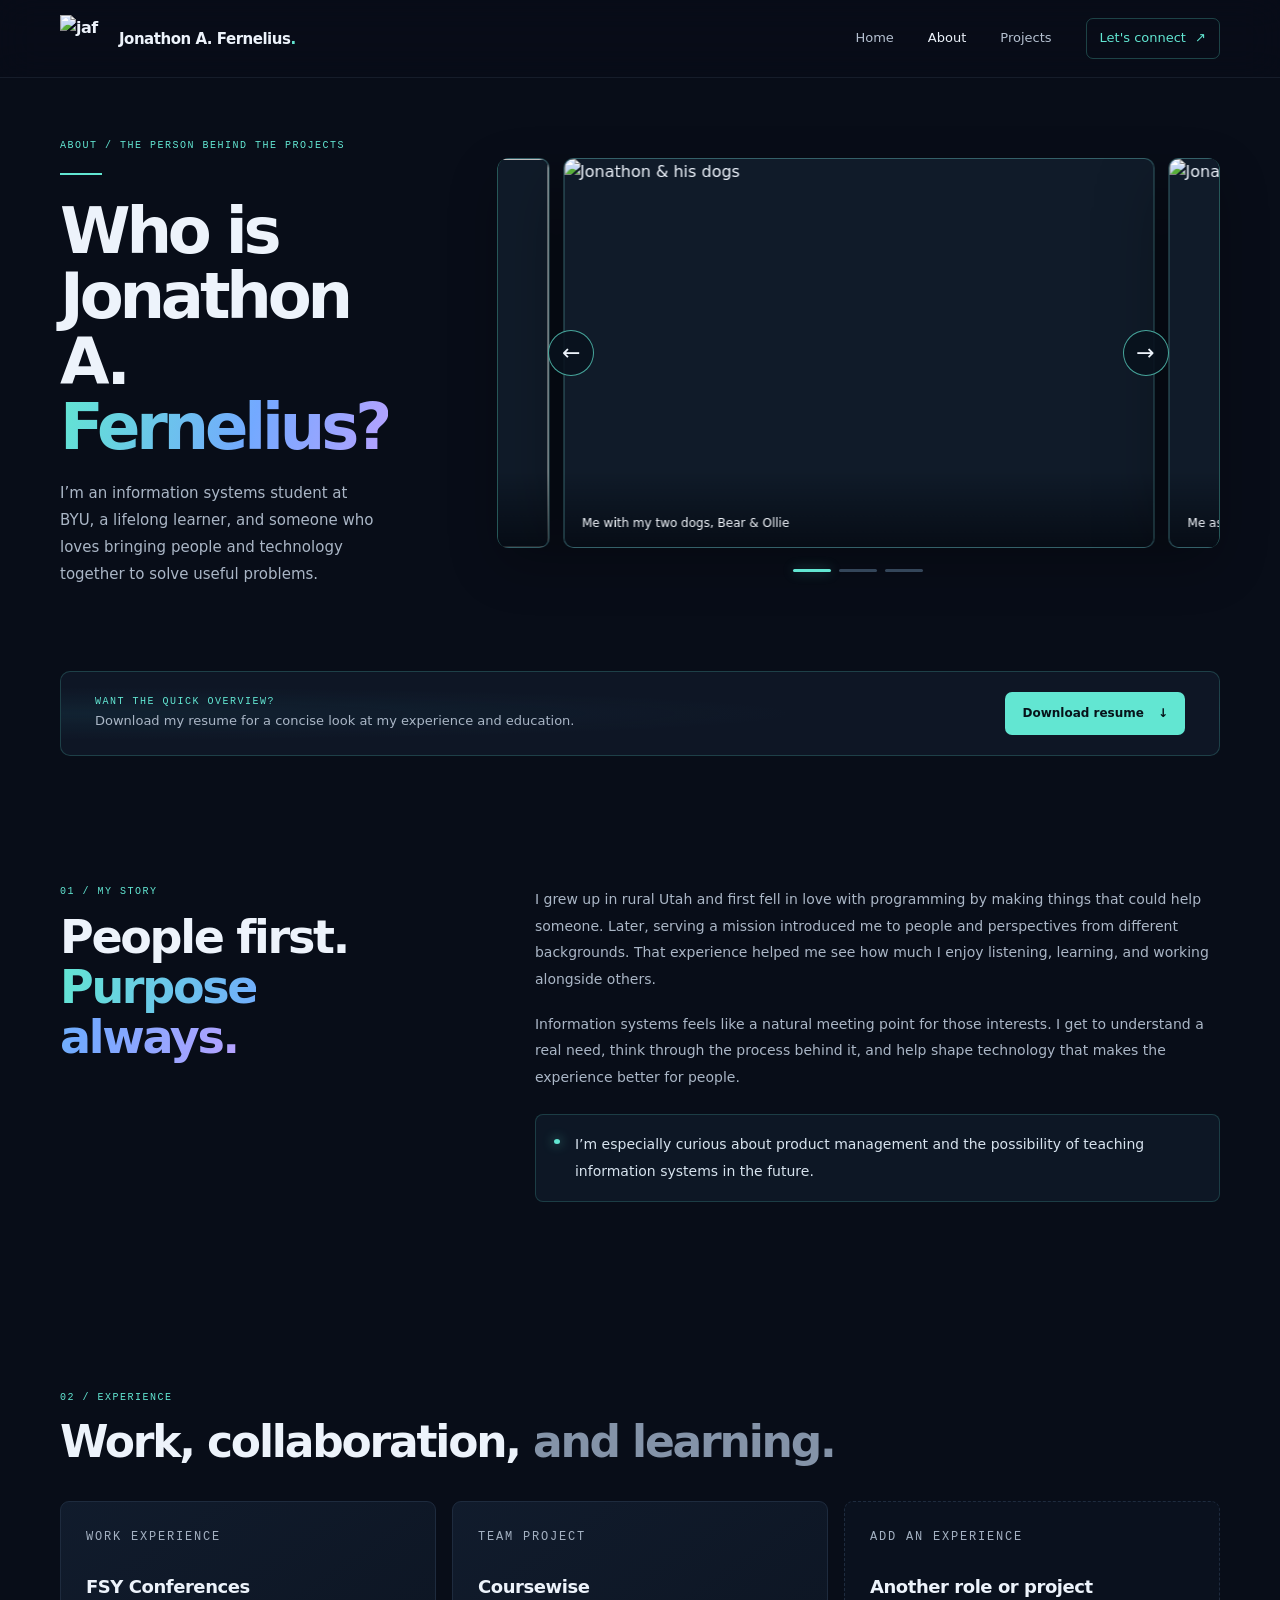
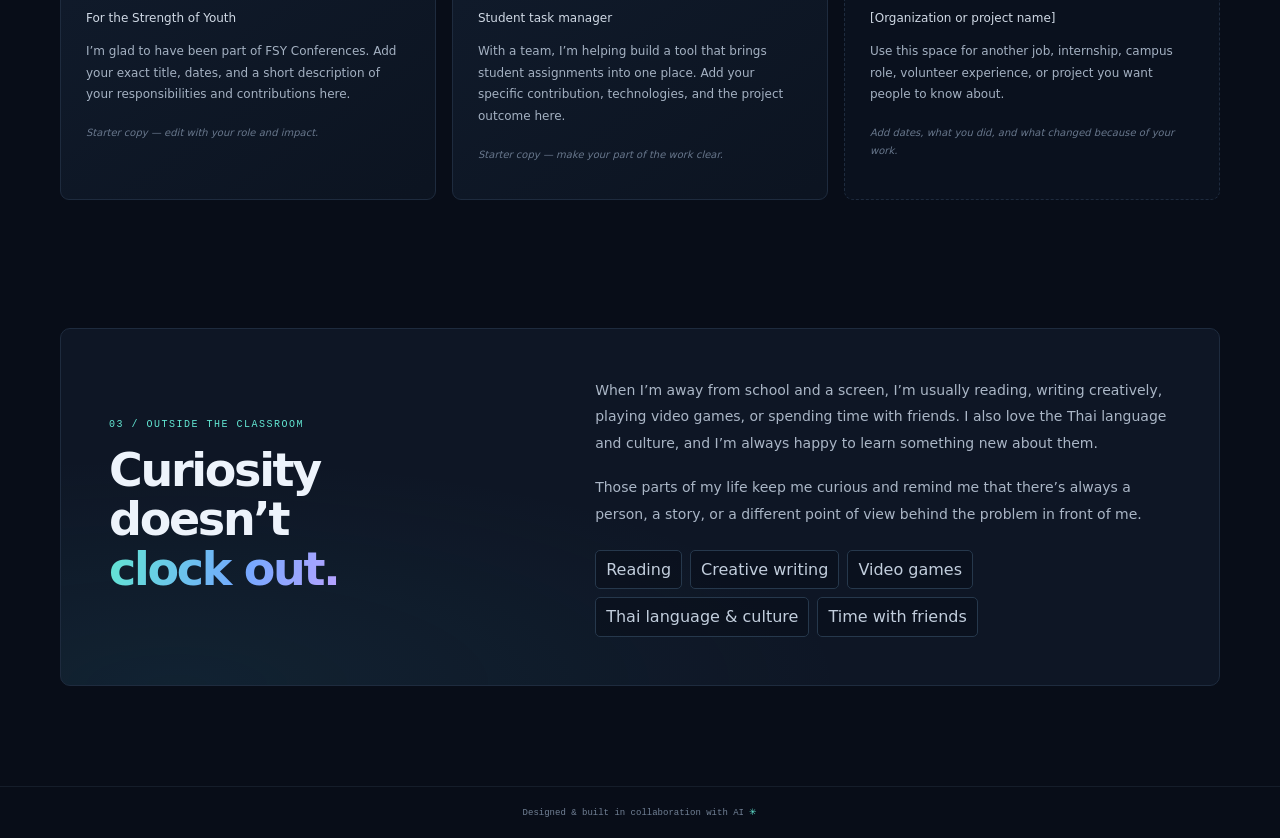
==== pages/about.html @ db318f13 "Various page updates, especially cleaning up css and improving projects page architecture" ====
<!doctype html>
<html lang="en">
  <head>
    <meta charset="utf-8">
    <meta name="viewport" content="width=device-width, initial-scale=1">
    <meta name="theme-color" content="#080d18">
    <meta name="description" content="Meet Jonathon A. Fernelius: an information systems student, lifelong learner, and people-first problem solver.">
    <title>About | Jonathon A. Fernelius</title>
    <link rel="stylesheet" href="../styles/style.css">
    <script src="../scripts/main.js" defer></script>
    <link rel="icon" href="../images/jaf-logo.png">
  </head>
  <body>
    <a class="skip-link" href="#main">Skip to content</a>
    <!-- Shared site header with links to the main portfolio pages. -->
    <header class="site-header">
      <div class="container nav-wrap">
        <!-- Logo and name -->
        <a class="brand" href="../index.html" aria-label="Jonathon A. Fernelius home">
          <span class="brand-mark">
            <img src="../images/jaf-logo.png" alt="jaf">
          </span>
          <span class="brand-name">Jonathon A. Fernelius<span class="brand-dot">.</span></span>
        </a>
        <!-- Navigation bar -->
        <button class="menu-toggle" type="button" aria-expanded="false" aria-controls="primary-nav">
          <span></span>
          <span></span>
          <span class="sr-only">Toggle navigation</span>
        </button>
        <nav id="primary-nav" class="primary-nav" aria-label="Main navigation">
          <a href="../index.html">Home</a>
          <a class="active" href="about.html">About</a>
          <a href="projects.html">Projects</a>
          <a class="nav-contact" href="../index.html#contact">Let's connect <span aria-hidden="true">↗</span></a>
        </nav>
      </div>
    </header>
    <main id="main">
      <!-- Lead with a short personal introduction and a browsable photo carousel. -->
      <section class="about-page-hero">
        <div class="container about-hero-layout">
          <div class="about-hero-copy">
            <p class="eyebrow">ABOUT / THE PERSON BEHIND THE PROJECTS</p>
            <span class="about-accent-line" aria-hidden="true"></span>
            <h1>Who is<br>Jonathon A.<br><span class="gradient-text">Fernelius?</span></h1>
            <p class="about-lede">I’m an information systems student at BYU, a lifelong learner, and someone who loves bringing people and technology together to solve useful problems.</p>
          </div>

          <!-- Picture carousel -->
          <div class="about-photo-carousel" data-photo-carousel aria-label="Photo carousel">
            <div class="about-photo-track" data-photo-track tabindex="0" aria-label="Photos of Jonathon. Use the arrow keys to browse.">
              <div class="about-photo-rail" data-photo-rail>
                <figure class="about-photo-slide">
                  <img src="../images/jon-and-dogs.jpeg" alt="Jonathon & his dogs">
                  <figcaption>Me with my two dogs, Bear & Ollie</figcaption>
                </figure>
                <figure class="about-photo-slide">
                  <img src="../images/mission-thailand.jpeg" alt="Jonathon as a missionary">
                  <figcaption>Me as a missionary in Thailand</figcaption>
                </figure>
                <figure class="about-photo-slide">
                  <img src="../images/orientation-pose.jpeg" alt="Jonathon at orientation">
                  <figcaption>Me at the orientation for the Information Systems major</figcaption>
                </figure>
              </div>
              <button class="photo-arrow photo-arrow-prev" type="button" data-photo-prev aria-label="Show previous photo">←</button>
              <button class="photo-arrow photo-arrow-next" type="button" data-photo-next aria-label="Show next photo">→</button>
            </div>
            <div class="about-photo-meta">
              <div class="photo-pagination" data-photo-pagination role="group" aria-label="Choose a photo"></div>
            </div>
          </div>
        </div>
      </section>

      <!-- Keep the resume easy to find between the introduction and personal story. -->
      <section class="about-resume-section container" aria-label="Resume">
        <div class="about-resume-bar">
          <div class="about-resume-copy">
            <p class="eyebrow">WANT THE QUICK OVERVIEW?</p>
            <p>Download my resume for a concise look at my experience and education.</p>
          </div>
          <a class="button button-primary about-resume-button" href="../files/Jonathon-Fernelius-Resume.pdf" target="_blank">
            Download resume <span aria-hidden="true">↓</span>
          </a>
        </div>
      </section>

      <!-- A short origin story explains the people-first motivation behind the work. -->
      <section class="section container about-story-section">
        <div class="about-section-heading">
          <p class="eyebrow">01 / MY STORY</p>
          <h2>People first.<br><span class="gradient-text">Purpose always.</span></h2>
        </div>
        <div class="about-story-copy">
          <p>I grew up in rural Utah and first fell in love with programming by making things that could help someone. Later, serving a mission introduced me to people and perspectives from different backgrounds. That experience helped me see how much I enjoy listening, learning, and working alongside others.</p>
          <p>Information systems feels like a natural meeting point for those interests. I get to understand a real need, think through the process behind it, and help shape technology that makes the experience better for people.</p>
          <p class="about-direction"><span class="signal"></span> I’m especially curious about product management and the possibility of teaching information systems in the future.</p>
        </div>
      </section>

      <!-- Experience cards keep the work section easy to scan and update. -->
      <section class="section about-experience-section">
        <div class="container">
          <div class="section-heading">
            <div>
              <p class="eyebrow">02 / EXPERIENCE</p>
              <h2>Work, collaboration, <span class="muted-heading">and learning.</span></h2>
            </div>
          </div>
          <div class="about-experience-grid">
            <article class="content-card about-experience-card">
              <p class="eyebrow">WORK EXPERIENCE</p>
              <h3>FSY Conferences</h3>
              <p class="experience-card-subtitle">For the Strength of Youth</p>
              <p>I’m glad to have been part of FSY Conferences. Add your exact title, dates, and a short description of your responsibilities and contributions here.</p>
              <p class="experience-card-note">Starter copy — edit with your role and impact.</p>
            </article>

            <article class="content-card about-experience-card">
              <p class="eyebrow">TEAM PROJECT</p>
              <h3>Coursewise</h3>
              <p class="experience-card-subtitle">Student task manager</p>
              <p>With a team, I’m helping build a tool that brings student assignments into one place. Add your specific contribution, technologies, and the project outcome here.</p>
              <p class="experience-card-note">Starter copy — make your part of the work clear.</p>
            </article>

            <article class="content-card about-experience-card experience-placeholder-card">
              <p class="eyebrow">ADD AN EXPERIENCE</p>
              <h3>Another role or project</h3>
              <p class="experience-card-subtitle">[Organization or project name]</p>
              <p>Use this space for another job, internship, campus role, volunteer experience, or project you want people to know about.</p>
              <p class="experience-card-note">Add dates, what you did, and what changed because of your work.</p>
            </article>
          </div>
        </div>
      </section>

      <!-- Personal interests show the person behind the academic and technical work. -->
      <section class="section container about-personal-section">
        <div class="about-personal-card">
          <div class="about-personal-heading">
            <p class="eyebrow">03 / OUTSIDE THE CLASSROOM</p>
            <h2>Curiosity doesn’t<br><span class="gradient-text">clock out.</span></h2>
          </div>
          <div class="about-personal-copy">
            <p>When I’m away from school and a screen, I’m usually reading, writing creatively, playing video games, or spending time with friends. I also love the Thai language and culture, and I’m always happy to learn something new about them.</p>
            <p>Those parts of my life keep me curious and remind me that there’s always a person, a story, or a different point of view behind the problem in front of me.</p>
            <div class="about-interest-list" aria-label="Personal interests">
              <span>Reading</span><span>Creative writing</span><span>Video games</span><span>Thai language &amp; culture</span><span>Time with friends</span>
            </div>
          </div>
        </div>
      </section>
    </main>

    <!-- Footer -->
    <footer class="site-footer">
      <div class="container footer-inner">
        <p>
          Designed &amp; built in collaboration with AI <span>✳</span>
        </p>
      </div>
    </footer>
  </body>
</html>
---- styles/style.css ----
/*
YOUR PORTFOLIO STYLES
EDIT: Change the design tokens below to quickly customize the colors and spacing.
*/
:root {
  color-scheme: dark;
  --bg: #080d18;
  --surface: #0e1625;
  --surface-2: #111c2d;
  --line: #1e2b3e;
  --text: #edf3fb;
  --muted: #a2aec0;
  --dim: #68778c;
  --cyan: #62e6d2;
  --blue: #73a9ff;
  --purple: #b7a2ff;
  --mono: "SFMono-Regular", Consolas, "Liberation Mono", monospace;
  --sans: Inter, ui-sans-serif, system-ui, -apple-system, BlinkMacSystemFont, "Segoe UI", sans-serif;
  --max: 1160px;
}

/* Establish consistent sizing and a small set of accessible global defaults. */
* {
  box-sizing: border-box;
}

html {
  scroll-behavior: smooth;
  scroll-padding-top: 90px;
}

body {
  margin: 0;
  background: var(--bg);
  color: var(--text);
  font-family: var(--sans);
  line-height: 1.6;
  -webkit-font-smoothing: antialiased;
}

a {
  color: inherit;
  text-decoration: none;
}

button {
  font: inherit;
}

/* Shared page width, keyboard helpers, and screen-reader-only content. */
.container {
  width: min(var(--max), calc(100% - 48px));
  margin-inline: auto;
}

.skip-link {
  position: absolute;
  top: -60px;
  left: 16px;
  padding: 10px 14px;
  background: var(--cyan);
  color: #061018;
  z-index: 100;
}

.skip-link:focus {
  top: 12px;
}

.sr-only {
  position: absolute;
  width: 1px;
  height: 1px;
  padding: 0;
  margin: -1px;
  overflow: hidden;
  clip: rect(0, 0, 0, 0);
  white-space: nowrap;
  border: 0;
}

/* Sticky brand and navigation shared by all three pages. */
.site-header {
  height: 78px;
  border-bottom: 1px solid rgba(156, 178, 203, .1);
  position: sticky;
  top: 0;
  z-index: 20;
  background: rgba(8, 13, 24, .88);
  backdrop-filter: blur(18px);
}

.nav-wrap,
.primary-nav,
.brand {
  display: flex;
  align-items: center;
}

.nav-wrap {
  height: 100%;
  justify-content: space-between;
}

.brand {
  gap: 11px;
  font-weight: 700;
  letter-spacing: -.03em;
}

.brand-mark img {
  display: block;
  width: 48px;
  height: 48px;
  object-fit: contain;
  flex: 0 0 34px;
  overflow: hidden;
  display: grid;
  place-items: center;
}

.brand-name {
  font-size: 15px;
}

.brand-dot {
  color: var(--cyan);
}

.primary-nav {
  gap: 34px;
  color: #b5c0d0;
  font-size: 13px;
}

.primary-nav a {
  transition: color .2s;
}

.primary-nav a:hover,
.primary-nav a.active {
  color: var(--text);
}

.primary-nav .nav-contact {
  color: var(--cyan);
  padding: 9px 13px;
  border: 1px solid rgba(98, 230, 210, .25);
  border-radius: 7px;
}

.nav-contact span {
  padding-left: 5px;
}

.menu-toggle {
  display: none;
  background: none;
  border: 0;
  color: var(--text);
}

/* Home page introduction, actions, and portrait/code-card composition. */
.hero {
  min-height: 0;
  padding: 34px 0 32px;
  display: grid;
  grid-template-columns: 1.08fr .92fr;
  align-items: center;
  gap: 28px;
}

.eyebrow {
  font: 500 10px var(--mono);
  letter-spacing: .15em;
  color: var(--cyan);
  margin: 0 0 22px;
}

.status-pulse,
.online i,
.signal {
  display: inline-block;
  width: 6px;
  height: 6px;
  border-radius: 50%;
  background: var(--cyan);
  box-shadow: 0 0 11px rgba(98, 230, 210, .75);
  vertical-align: middle;
}

.status-pulse {
  margin-right: 8px;
}

.hero h1 {
  font-size: clamp(42px, 5.5vw, 62px);
  line-height: 1.06;
  letter-spacing: -.062em;
  margin: 0 0 23px;
  font-weight: 650;
}

.gradient-text {
  background: linear-gradient(105deg, var(--cyan), var(--blue) 58%, var(--purple));
  background-clip: text;
  -webkit-background-clip: text;
  color: transparent;
}

.muted-heading {
  color: #8493a8;
}

.hero-intro {
  max-width: 515px;
  font-size: 16px;
  color: #aab6c7;
  margin: 0;
}

.hero-actions {
  display: flex;
  gap: 12px;
  margin-top: 31px;
}

.button {
  display: inline-flex;
  align-items: center;
  gap: 14px;
  padding: 12px 17px;
  border-radius: 7px;
  font-size: 12px;
  font-weight: 650;
  transition: transform .2s, background .2s;
}

.button:hover {
  transform: translateY(-2px);
}

.button-primary {
  background: var(--cyan);
  color: #07131a;
}

.button-primary:hover {
  background: #8bf2e3;
}

.button-quiet {
  color: #d7e1ef;
  border: 1px solid #28384e;
}

.hero-visual {
  height: 455px;
  position: relative;
  isolation: isolate;
}

.hero-visual:before {
  content: "";
  position: absolute;
  width: 270px;
  height: 270px;
  background: rgba(33, 108, 143, .22);
  filter: blur(90px);
  border-radius: 50%;
  z-index: -1;
}

.orbit {
  position: absolute;
  border: 1px solid rgba(97, 192, 201, .15);
  border-radius: 50%;
  transform: rotate(-22deg);
}

.orbit-one {
  width: 390px;
  height: 200px;
}

.orbit-two {
  width: 335px;
  height: 280px;
  transform: rotate(45deg);
  border-color: rgba(151, 130, 229, .16);
}

.core-card {
  width: min(390px, 88%);
  min-height: 244px;
  padding: 0 21px;
  border: 1px solid #293c52;
  border-radius: 11px;
  background: linear-gradient(145deg, rgba(19, 32, 49, .97), rgba(9, 16, 29, .96));
  box-shadow: 0 28px 80px rgba(0, 0, 0, .38), 0 0 60px rgba(72, 177, 185, .06);
  transform: rotate(-2deg);
}

.core-top {
  height: 48px;
  display: flex;
  align-items: center;
  border-bottom: 1px solid #243349;
  gap: 10px;
}

.window-dots {
  display: flex;
  gap: 4px;
}

.window-dots i {
  width: 6px;
  height: 6px;
  background: #36485c;
  border-radius: 50%;
}

.window-dots i:first-child {
  background: #ed7b80;
}

.window-dots i:nth-child(2) {
  background: #ebc16e;
}

.window-dots i:nth-child(3) {
  background: #65c99e;
}

.mono-label {
  font: 10px var(--mono);
  color: #94a3b7;
}

.online {
  font: 8px var(--mono);
  color: #8ddcc9;
  margin-left: auto;
}

.online i {
  width: 5px;
  height: 5px;
  margin-right: 4px;
}

.code-lines {
  padding: 20px 0 14px;
  color: #c4d2e3;
  font: 12px/1.85 var(--mono);
}

.code-lines p {
  margin: 0;
}

.line-no {
  display: inline-block;
  width: 29px;
  color: #52627a;
}

.code-key {
  color: #bf9cff;
}

.code-var {
  color: #78c9ee;
}

.code-string {
  color: #91dbbd;
}

.cursor {
  color: var(--cyan);
  animation: blink 1s steps(2, start) infinite;
}

@keyframes blink {
  to {
    visibility: hidden;
  }
}

.core-footer {
  height: 37px;
  border-top: 1px solid #243349;
  display: flex;
  align-items: center;
  justify-content: space-between;
  color: #7e8da2;
  font: 8px var(--mono);
  letter-spacing: .08em;
}

.signal {
  width: 5px;
  height: 5px;
  margin-right: 5px;
}

.float-tag {
  position: absolute;
  display: flex;
  gap: 8px;
  align-items: center;
  padding: 9px 12px;
  border: 1px solid #2b3b50;
  background: #101b2a;
  border-radius: 7px;
  box-shadow: 0 9px 26px #050a12;
  color: #c8d5e4;
  font: 9px var(--mono);
  letter-spacing: .08em;
}

.float-tag span {
  font-size: 14px;
  color: var(--cyan);
}

.tag-data {
  top: 68px;
  right: 13px;
}

.tag-people {
  bottom: 67px;
  left: 8px;
}

.tag-systems {
  bottom: 37px;
  right: 30px;
}

/* Shared section headings and text links. */
.section {
  padding-top: 100px;
  padding-bottom: 100px;
}

.section-heading {
  display: flex;
  justify-content: space-between;
  align-items: end;
  gap: 20px;
  margin-bottom: 34px;
}

.section-heading .eyebrow {
  margin-bottom: 14px;
}

.section-heading h2,
.contact-inner h2 {
  margin: 0;
  font-size: clamp(30px, 4vw, 44px);
  line-height: 1.15;
  letter-spacing: -.05em;
}

.text-link {
  font-size: 20px;
  color: #c6d4e4;
  padding-bottom: 7px;
}

.text-link span {
  color: var(--cyan);
  margin-left: 8px;
}

.projects-section {
  background: linear-gradient(180deg, #0b111d, #090f1a);
  border-block: 1px solid rgba(130, 158, 185, .09);
  padding: 96px 0;
}

.project-grid {
  display: grid;
  grid-template-columns: 1.13fr .87fr;
  gap: 18px;
}

/* Home page featured project cards. */
.project-card {
  border: 1px solid var(--line);
  border-radius: 10px;
  overflow: hidden;
  background: #0d1523;
}

.project-art {
  height: 228px;
  position: relative;
  overflow: hidden;
  border-bottom: 1px solid var(--line);
}

.project-art > img {
  position: absolute;
  inset: 0;
  width: 100%;
  height: 100%;
  object-fit: contain;
  object-position: center;
}
.project-info {
  padding: 20px;
}

.project-title-row {
  display: flex;
  justify-content: space-between;
  gap: 10px;
  align-items: center;
}

.project-type {
  font: 9px var(--mono);
  letter-spacing: .1em;
  color: var(--cyan);
  margin: 0 0 5px;
}

.project-info h3 {
  font-size: 17px;
  margin: 0;
  letter-spacing: -.02em;
}

.project-info>p {
  font-size: 11px;
  color: #94a3b5;
  line-height: 1.7;
  margin: 12px 0 15px;
  max-width: 570px;
}

.circle-link {
  display: grid;
  place-items: center;
  flex: 0 0 30px;
  width: 30px;
  height: 30px;
  border: 1px solid #314258;
  border-radius: 50%;
  color: var(--cyan);
  font-size: 13px;
}

.tag-list {
  display: flex;
  flex-wrap: wrap;
  gap: 7px;
}

.tag-list span {
  padding: 5px 8px;
  border: 1px solid #27374a;
  border-radius: 4px;
  color: #a6b5c7;
  font: 9px var(--mono);
  background: rgba(23, 37, 54, .55);
}

.skills-section {
  padding-top: 100px;
  padding-bottom: 105px;
}

.skills-layout {
  display: grid;
  grid-template-columns: .8fr 1.2fr;
  gap: 70px;
}

.skills-note {
  color: #aab6c6;
  max-width: 300px;
  font-size: 14px;
  margin: 5px 0;
}

.skills-note span {
  display: block;
  color: #708097;
  font-size: 11px;
  margin-top: 14px;
}

.skills-groups {
  display: grid;
  gap: 21px;
}

.skill-group {
  padding-bottom: 18px;
  border-bottom: 1px solid var(--line);
}

.skill-group h3 {
  font: 10px var(--mono);
  letter-spacing: .1em;
  color: #b5c2d1;
  margin: 0 0 12px;
}

.skill-group h3 span {
  color: var(--cyan);
  margin-right: 8px;
  font-size: 14px;
}

/* Contact call-to-action and the shared site footer. */
.contact-band {
  padding: 76px 0;
  background: radial-gradient(ellipse at 16% 50%, rgba(43, 115, 128, .16), transparent 45%), #0d1624;
  border-block: 1px solid #1c2b3b;
}

.contact-inner {
  display: flex;
  justify-content: space-between;
  gap: 38px;
  align-items: center;
}

.contact-inner .eyebrow {
  margin-bottom: 16px;
}

.contact-cta {
  width: 330px;
}

.contact-cta>p {
  font-size: 12px;
  color: #a4b1c1;
  margin: 0 0 16px;
}

.contact-cta .button {
  font-family: var(--mono);
  font-size: 11px;
}

.social-links {
  display: flex;
  gap: 18px;
  margin-top: 19px;
  color: #8797ab;
  font: 15px var(--mono);
}

.social-links a:hover {
  color: var(--cyan);
}

.site-footer {
  padding: 20px 0;
  border-top: 1px solid rgba(140, 168, 194, .1);
}

.footer-inner {
  display: flex;
  justify-content: center;
  align-items: center;
}

.footer-inner .brand-mark {
  width: 27px;
  height: 27px;
  font-size: 9px;
}

.footer-inner .brand-name {
  font-size: 12px;
}

.footer-inner p {
  margin: 0;
  color: #718095;
  font: 9px var(--mono);
}

.footer-inner p span {
  color: var(--cyan);
}

/* Interior pages */
.page-hero {
  padding: 78px 0 52px;
  border-bottom: 1px solid var(--line);
  background: radial-gradient(ellipse at 78% 0%, rgba(40, 119, 135, .13), transparent 40%);
}

.page-hero h1 {
  font-size: clamp(42px, 5.5vw, 62px);
  letter-spacing: -.06em;
  line-height: 1.05;
  margin: 0 0 18px;
}

.page-hero p:not(.eyebrow) {
  max-width: 640px;
  color: #aab6c6;
  font-size: 15px;
}

/* Shared content cards and detailed project listings. */
.page-content {
  padding: 56px 0 100px;
}

.content-card {
  padding: 27px;
  border: 1px solid var(--line);
  border-radius: 9px;
  background: var(--surface);
}

.content-card p {
  font-size: 13px;
  color: #a4b1c2;
  line-height: 1.8;
}

.project-toolbar {
  display: flex;
  align-items: center;
  justify-content: space-between;
  gap: 18px;
  margin-bottom: 16px;
}

.project-filters,
.project-card-tags,
.project-card-links {
  display: flex;
  flex-wrap: wrap;
  align-items: center;
  gap: 8px;
}

.project-filter {
  padding: 8px 13px;
  border: 1px solid #26384c;
  border-radius: 999px;
  background: transparent;
  color: #9eacc0;
  font-size: 12px;
  cursor: pointer;
  transition: color .2s ease, background .2s ease, border-color .2s ease;
}

.project-filter:hover,
.project-filter.is-active {
  border-color: rgba(98, 230, 210, .45);
  background: rgba(98, 230, 210, .1);
  color: var(--cyan);
}

.project-search-wrap {
  position: relative;
  display: block;
  width: min(100%, 260px);
}

.project-search {
  width: 100%;
  padding: 10px 38px 10px 13px;
  border: 1px solid #26384c;
  border-radius: 7px;
  background: #0d1523;
  color: var(--text);
  font: 12px var(--sans);
}

.project-search::placeholder {
  color: #738198;
}

.project-search:focus-visible,
.project-filter:focus-visible {
  outline: 2px solid var(--cyan);
  outline-offset: 3px;
}

.project-search-icon {
  position: absolute;
  top: 50%;
  right: 13px;
  color: var(--cyan);
  font-size: 19px;
  pointer-events: none;
  transform: translateY(-54%);
}

.project-results {
  margin: 0 0 16px;
  color: #8290a3;
  font: 10px var(--mono);
  letter-spacing: .04em;
}

.portfolio-project-grid {
  display: grid;
  grid-template-columns: repeat(3, minmax(0, 1fr));
  align-items: stretch;
  gap: 18px;
}

.portfolio-project-card {
  display: flex;
  min-width: 0;
  flex-direction: column;
  overflow: hidden;
  border: 1px solid var(--line);
  border-radius: 10px;
  background: linear-gradient(145deg, #101a2a, #0c1421);
  transition: border-color .2s ease, transform .2s ease;
}

.portfolio-project-card:hover {
  border-color: rgba(98, 230, 210, .34);
  transform: translateY(-3px);
}

.portfolio-project-card[hidden] {
  display: none;
}

.project-card-image {
  position: relative;
  display: grid;
  overflow: hidden;
  aspect-ratio: 16 / 10;
  place-items: center;
  border-bottom: 1px solid var(--line);
  background: #101b29;
}

.coursewise-image {
  background: #01664a;
}

.project-card-image img {
  display: block;
  width: 100%;
  height: 100%;
  object-fit: contain;
  object-position: center;
  padding: 14px;
}

.project-card-index,
.placeholder-caption {
  position: absolute;
  bottom: 12px;
  left: 13px;
  padding: 5px 7px;
  border: 1px solid rgba(98, 230, 210, .25);
  border-radius: 4px;
  background: rgba(8, 13, 24, .78);
  color: #a9bdcf;
  font: 8px var(--mono);
  letter-spacing: .1em;
}

.portfolio-project-info {
  display: flex;
  flex: 1;
  flex-direction: column;
  align-items: flex-start;
  padding: 19px;
}

.project-card-category {
  margin: 0 0 6px;
  color: var(--cyan);
  font: 9px var(--mono);
  letter-spacing: .1em;
}

.portfolio-project-info h2 {
  margin: 0;
  font-size: 18px;
  letter-spacing: -.025em;
}

.project-card-summary {
  margin: 10px 0 15px;
  color: #a3b0c2;
  font-size: 12px;
  line-height: 1.75;
}

.project-card-tags {
  gap: 6px;
  margin-top: auto;
}

.project-card-tags span {
  padding: 4px 7px;
  border: 1px solid #26384c;
  border-radius: 4px;
  background: rgba(23, 37, 54, .55);
  color: #a6b5c7;
  font: 9px var(--mono);
}

.project-card-links {
  width: 100%;
  gap: 8px 16px;
  margin-top: 16px;
  padding-top: 13px;
  border-top: 1px solid var(--line);
}

.project-card-links a {
  color: #c6d4e4;
  font-size: 11px;
}

.project-card-links span span {
  color: var(--cyan);
  margin-left: 3px;
}

.project-card-placeholder {
  border-style: dashed;
  background: rgba(14, 22, 37, .56);
}

.placeholder-image {
  color: #8494aa;
  background:
    radial-gradient(ellipse at 50% 110%, rgba(98, 230, 210, .13), transparent 55%),
    linear-gradient(145deg, #111d2d, #0b1421 72%);
}

.placeholder-mark {
  color: rgba(115, 169, 255, .42);
  font: 500 clamp(52px, 8vw, 90px) var(--mono);
  letter-spacing: -.08em;
}

.project-empty-state {
  margin: 36px 0;
  color: #aab6c6;
  text-align: center;
}

@media (max-width:900px) {
  /* Reflow larger layouts for tablet-sized screens. */
  .hero {
    padding-top: 30px;
    padding-bottom: 28px;
    grid-template-columns: 1fr 0.82fr;
    gap: 0;
  }

  .hero h1 {
    font-size: clamp(43px, 6vw, 60px);
  }

  .project-grid {
    grid-template-columns: 1fr 1fr;
  }

  .skills-layout {
    gap: 35px;
  }

}

@media (max-width:680px) {
  /* Stack navigation and page content on narrow screens. */
  .container {
    width: min(var(--max), calc(100% - 36px));
  }

  .site-header {
    height: 68px;
  }

  .menu-toggle {
    display: grid;
    gap: 5px;
    padding: 10px;
  }

  .menu-toggle span:not(.sr-only) {
    width: 21px;
    height: 1px;
    background: #d8e4f0;
    display: block;
  }

  .primary-nav {
    display: none;
    position: absolute;
    top: 67px;
    left: 0;
    right: 0;
    padding: 18px 22px 22px;
    background: #0b1220;
    border-bottom: 1px solid var(--line);
    align-items: stretch;
    gap: 0;
    flex-direction: column;
  }

  .primary-nav.open {
    display: flex;
  }

  .primary-nav a {
    padding: 12px 4px;
  }

  .primary-nav .nav-contact {
    margin-top: 8px;
    text-align: center;
  }

  .hero {
    padding-top: 34px;
    padding-bottom: 25px;
    grid-template-columns: 1fr;
  }

  .hero h1 {
    font-size: clamp(43px, 11vw, 62px);
  }

  .hero-intro {
    font-size: 14px;
  }

  .section {
    padding-top: 72px;
    padding-bottom: 72px;
  }

  .section-heading {
    align-items: start;
    flex-direction: column;
    margin-bottom: 25px;
  }

  .section-heading h2,
  .contact-inner h2 {
    font-size: 34px;
  }

  .text-link {
    padding-bottom: 0;
  }

  .projects-section {
    padding: 72px 0;
  }

  .project-grid {
    grid-template-columns: 1fr;
    gap: 13px;
  }

  .project-art {
    height: 205px;
  }

  .skills-layout {
    grid-template-columns: 1fr;
    gap: 25px;
  }

  .skills-note {
    max-width: none;
    font-size: 13px;
  }

  .contact-band {
    padding: 58px 0;
  }

  .contact-inner {
    align-items: start;
    flex-direction: column;
  }

  .contact-cta {
    width: 100%;
  }

  .social-links {
    gap: 15px;
    flex-wrap: wrap;
  }

  .footer-inner {
    gap: 10px;
    flex-wrap: wrap;
  }

  .footer-inner p:first-of-type {
    display: none;
  }

  .page-hero {
    padding: 59px 0 38px;
  }

  .page-content {
    padding: 35px 0 72px;
  }

  .project-toolbar {
    align-items: stretch;
    flex-direction: column;
  }

  .project-search-wrap {
    width: min(100%, 360px);
  }

  .portfolio-project-grid {
    grid-template-columns: repeat(2, minmax(0, 1fr));
  }
}

@media (max-width: 680px) {
  .portfolio-project-grid {
    grid-template-columns: 1fr;
  }
}

@media (prefers-reduced-motion: reduce) {
  /* Respect operating-system requests to reduce animation. */
  *,
  *::before,
  *::after {
    scroll-behavior: auto !important;
    animation-duration: .01ms !important;
    animation-iteration-count: 1 !important;
    transition-duration: .01ms !important;
  }
}

.hero-visual .orbit {
  z-index: 0;
}

/* Home page hero composition with the portrait, code panel, and skill tags. */
.hero-visual .intro-photo {
  position: absolute;
  z-index: 1;
  top: 0;
  left: 0;
  width: min(76%, 370px);
  height: 360px;
  margin: 0;
  border: 1px solid #274052;
  border-radius: 10px;
  overflow: hidden;
  background: #101b29;
  box-shadow: 0 24px 70px rgba(0, 0, 0, .35);
}

.hero-visual .intro-photo img {
  display: block;
  width: 100%;
  height: 100%;
  min-height: 0;
  object-fit: cover;
  object-position: center 23%;
}

.hero-visual .core-card {
  position: absolute;
  z-index: 3;
  right: 0;
  bottom: 40px;
  width: min(290px, 68%);
  min-height: 0;
  padding: 0 16px;
  transform: rotate(-1deg);
}

.hero-visual .core-top {
  height: 36px;
}

.hero-visual .code-lines {
  padding: 10px 0 8px;
  font-size: 9px;
  line-height: 1.6;
}

.hero-visual .line-no {
  width: 25px;
}

.hero-visual .core-footer {
  height: 28px;
  font-size: 6px;
}

.hero-visual .orbit-one {
  width: 95%;
  height: 64%;
  top: 10%;
  left: 3%;
}

.hero-visual .orbit-two {
  width: 84%;
  height: 70%;
  top: 12%;
  left: 9%;
}

.hero-visual .float-tag {
  z-index: 4;
  display: flex;
  padding: 7px 9px;
  font-size: 8px;
  background: rgba(16, 27, 42, .96);
}

.hero-visual .tag-data {
  top: 22px;
  right: 0;
}

.hero-visual .tag-people {
  bottom: 2%;
  left: 2%;
}

.hero-visual .tag-systems {
  top: 44%;
  right: 0;
  bottom: auto;
}

@media (max-width: 900px) {
  .hero-visual {
    height: 405px;
    margin: 0;
  }

  .hero-visual .intro-photo {
    width: min(76%, 320px);
    height: 320px;
  }

  .hero-visual .core-card {
    bottom: 34px;
    width: min(270px, 74%);
  }
}

@media (max-width: 680px) {
  .hero-visual {
    height: 420px;
    margin: 8px 0 0;
  }

  .hero-visual .intro-photo {
    left: 50%;
    width: min(74%, 290px);
    height: 300px;
    transform: translateX(-50%);
  }

  .hero-visual .core-card {
    right: 0;
    bottom: 45px;
    width: min(250px, 78%);
  }

  .hero-visual .tag-data {
    top: 8px;
    right: 0;
  }

  .hero-visual .tag-systems {
    top: 37%;
    right: 0;
  }

  .hero-visual .tag-people {
    bottom: 2%;
    left: 0;
  }

  .hero-visual .orbit-one,
  .hero-visual .orbit-two {
    width: 100%;
    height: 65%;
    left: 0;
    top: 8%;
  }
}

@media (max-width: 380px) {
  .hero-visual {
    height: 395px;
  }

  .hero-visual .intro-photo {
    width: min(74%, 260px);
    height: 275px;
  }

  .hero-visual .core-card {
    bottom: 40px;
  }
}

/* FINAL HERO LAYOUT: uniquely named selectors make this layout easy to find
   and maintain. This tighter override keeps the portrait first and makes
   the code card and all three surrounding skill tags clearly visible. */
.hero-visual-feature {
  height: 390px;
}

.hero-visual-feature .intro-photo {
  width: min(70%, 340px);
  height: 320px;
}

.hero-visual-feature .core-card {
  z-index: 5;
  right: 0;
  bottom: 36px;
  width: min(245px, 62%);
  min-height: 0;
  padding: 0 13px;
  transform: rotate(-1deg);
}

.hero-visual-feature .core-top {
  height: 34px;
}

.hero-visual-feature .code-lines {
  padding: 8px 0 7px;
  font-size: 9px;
  line-height: 1.55;
}

.hero-visual-feature .core-footer {
  height: 26px;
  font-size: 7px;
}

.hero-visual-feature .float-tag {
  z-index: 7;
  padding: 7px 10px;
  border-color: rgba(98, 230, 210, .38);
  background: #101b2a;
  box-shadow: 0 8px 22px rgba(0, 0, 0, .42), 0 0 16px rgba(98, 230, 210, .08);
  font-size: 8px;
}

.hero-visual-feature .tag-data {
  top: 6%;
  right: 2%;
}

.hero-visual-feature .tag-people {
  bottom: 2%;
  left: -8px;
}

.hero-visual-feature .tag-systems {
  top: 45%;
  right: -8px;
  bottom: auto;
}

@media (max-width: 900px) {
  .hero-visual-feature {
    height: 355px;
  }

  .hero-visual-feature .intro-photo {
    width: min(70%, 300px);
    height: 290px;
  }

  .hero-visual-feature .core-card {
    width: min(230px, 64%);
    bottom: 30px;
  }

  .hero-visual-feature .tag-systems {
    right: 0;
  }
}

@media (max-width: 680px) {
  .hero-visual-feature {
    height: 390px;
    margin-top: 8px;
  }

  .hero-visual-feature .intro-photo {
    left: 50%;
    width: min(74%, 280px);
    height: 285px;
    transform: translateX(-50%);
  }

  .hero-visual-feature .core-card {
    right: 0;
    bottom: 38px;
    width: min(230px, 70%);
  }

  .hero-visual-feature .tag-data {
    top: 3%;
    right: 0;
  }

  .hero-visual-feature .tag-people {
    bottom: 1%;
    left: 0;
  }

  .hero-visual-feature .tag-systems {
    top: 42%;
    right: 0;
  }
}

@media (max-width: 380px) {
  .hero-visual-feature {
    height: 365px;
  }

  .hero-visual-feature .intro-photo {
    width: min(74%, 260px);
    height: 265px;
  }

  .hero-visual-feature .core-card {
    bottom: 34px;
  }
}

.coursewise-art {
  background: #01664a;
}

.coursewise-art > img {
  padding: 16px;
}

.scriptle-art {
  background: #1e1e1e;
}

/* About page: personal introduction and centered photo carousel. */
.about-page-hero {
  padding: 62px 0 56px;
  background: var(--bg);
}

.about-resume-section {
  padding-block: 12px 30px;
}

.about-resume-bar {
  display: flex;
  align-items: center;
  justify-content: space-between;
  gap: 24px;
  padding: 20px clamp(20px, 4vw, 34px);
  border: 1px solid rgba(98, 230, 210, .2);
  border-radius: 10px;
  background:
    radial-gradient(ellipse at 0 50%, rgba(40, 119, 135, .13), transparent 45%),
    var(--surface);
}

.about-resume-copy .eyebrow {
  margin: 0 0 4px;
  color: var(--cyan);
}

.about-resume-copy > p:last-child {
  margin: 0;
  color: #aab6c6;
  font-size: 13px;
}

.about-resume-button {
  flex: 0 0 auto;
}

.about-hero-layout {
  display: grid;
  grid-template-columns: minmax(260px, .68fr) minmax(0, 1.32fr);
  align-items: center;
  gap: clamp(28px, 5vw, 64px);
}

.about-hero-copy h1 {
  margin: 24px 0 20px;
  font-size: clamp(42px, 5.2vw, 64px);
  line-height: 1.02;
  letter-spacing: -.065em;
}

.about-hero-copy .eyebrow {
  margin-bottom: 0;
}

.about-accent-line {
  display: block;
  width: 42px;
  height: 2px;
  margin-top: 22px;
  background: var(--cyan);
}

.about-lede {
  max-width: 34ch;
  color: #aab6c6;
  font-size: 15px;
  line-height: 1.8;
}

/* Neighboring slides stay visible as previews while the active slide is centered. */
.about-photo-carousel {
  width: 100%;
  min-width: 0;
}

.about-photo-track {
  position: relative;
  overflow: hidden;
  border-left: 1px solid rgba(98, 230, 210, .34);
  border-right: 1px solid rgba(98, 230, 210, .34);
  border-radius: 12px;
  background: var(--bg);
  box-shadow: 0 18px 50px rgba(0, 0, 0, .24);
  touch-action: pan-y;
  cursor: grab;
}

.about-photo-track:active {
  cursor: grabbing;
}

.about-photo-rail {
  display: flex;
  width: 100%;
  gap: 14px;
  will-change: transform;
  transition: transform .48s cubic-bezier(.22, .68, 0, 1);
}

.about-photo-slide {
  position: relative;
  flex: 0 0 82%;
  height: 390px;
  overflow: hidden;
  margin: 0;
  border: 1px solid rgba(111, 211, 211, .38);
  border-radius: 10px;
  background: #101b29;
  box-shadow: 0 24px 70px rgba(0, 0, 0, .35);
}

.about-photo-slide img {
  display: block;
  width: 100%;
  height: 100%;
  object-fit: cover;
  object-position: center 45%;
}

.about-photo-slide figcaption {
  position: absolute;
  right: 0;
  bottom: 0;
  left: 0;
  padding: 42px 18px 14px;
  background: linear-gradient(transparent, rgba(5, 10, 18, .82));
  color: #f0f4fa;
  font-size: 12px;
}

/* Arrow controls sit over the photo edges, matching the selected mockup. */
.photo-arrow {
  position: absolute;
  top: 50%;
  z-index: 2;
  display: grid;
  width: 46px;
  height: 46px;
  place-items: center;
  border: 1px solid rgba(98, 230, 210, .7);
  border-radius: 50%;
  background: rgba(8, 18, 29, .88);
  color: var(--text);
  font: inherit;
  font-size: 22px;
  cursor: pointer;
  transform: translateY(-50%);
  transition: background .2s ease, color .2s ease, transform .2s ease;
}

.photo-arrow:hover {
  background: var(--cyan);
  color: #07131a;
  transform: translateY(-50%) scale(1.04);
}

.photo-arrow-prev {
  left: 7%;
}

.photo-arrow-next {
  right: 7%;
}

/* Centered direct slide selectors let visitors choose any photo at a glance. */
.about-photo-meta {
  position: relative;
  display: flex;
  align-items: center;
  justify-content: center;
  min-height: 38px;
  padding: 7px 2px 0;
}

.photo-pagination {
  display: flex;
  justify-content: center;
  gap: 8px;
}

.photo-pagination button {
  width: 38px;
  height: 20px;
  padding: 0;
  border: 0;
  background: transparent;
  cursor: pointer;
}

.photo-pagination button::before {
  display: block;
  width: 100%;
  height: 3px;
  border-radius: 3px;
  background: #34465a;
  content: "";
  transition: background .2s ease, box-shadow .2s ease;
}

.photo-pagination button[aria-current="true"]::before,
.photo-pagination button:hover::before {
  background: var(--cyan);
}

.photo-pagination button[aria-current="true"]::before {
  box-shadow: 0 0 12px rgba(98, 230, 210, .35);
}

/* Story section pairs the personal narrative with the portfolio's display style. */
.about-story-section {
  display: grid;
  grid-template-columns: minmax(230px, .72fr) minmax(0, 1.28fr);
  gap: clamp(32px, 7vw, 92px);
  align-items: start;
}

.about-section-heading h2,
.about-personal-heading h2 {
  margin: 0;
  font-size: clamp(32px, 4vw, 46px);
  line-height: 1.08;
  letter-spacing: -.05em;
}

.about-section-heading .eyebrow,
.about-personal-heading .eyebrow {
  margin-bottom: 16px;
}

.about-story-copy p,
.about-personal-copy p {
  margin: 0 0 18px;
  color: #aab6c6;
  font-size: 14px;
  line-height: 1.9;
}

.about-story-copy .about-direction {
  display: flex;
  align-items: flex-start;
  gap: 10px;
  margin-top: 24px;
  padding: 16px 18px;
  border: 1px solid rgba(98, 230, 210, .18);
  border-radius: 8px;
  background: rgba(17, 28, 45, .68);
  color: #d7e3ee;
}

.about-direction .signal {
  flex: 0 0 6px;
  margin-top: 8px;
}

/* Three work and project cards form a single row on wide screens. */
.about-experience-section {
  padding-top: 72px;
}

.about-experience-grid {
  display: grid;
  grid-template-columns: repeat(3, minmax(0, 1fr));
  gap: 16px;
  margin-top: 30px;
}

.about-experience-card {
  min-width: 0;
  min-height: 265px;
  padding: 25px;
  background: linear-gradient(145deg, rgba(17, 28, 45, .96), rgba(12, 20, 33, .96));
}

.about-experience-card .eyebrow {
  margin-bottom: 24px;
}

.about-experience-card h3 {
  margin: 0 0 6px;
  font-size: 18px;
  letter-spacing: -.025em;
}

.about-experience-card p {
  font-size: 12px;
  line-height: 1.8;
}

.about-experience-card .experience-card-subtitle {
  margin: 0 0 12px;
  color: #d0d9e5;
}

.about-experience-card .experience-card-note {
  margin-top: 18px;
  color: var(--dim);
  font-size: 10px;
  font-style: italic;
}

.experience-placeholder-card {
  border-style: dashed;
  background: rgba(14, 22, 37, .56);
}

.photo-arrow:focus-visible,
.photo-pagination button:focus-visible {
  outline: 2px solid var(--cyan);
  outline-offset: 3px;
}

/* Personal interests get a distinct close to the page, separate from career details. */
.about-personal-section {
  padding-top: 28px;
}

.about-personal-card {
  display: grid;
  grid-template-columns: minmax(230px, .82fr) minmax(0, 1.18fr);
  gap: clamp(32px, 7vw, 86px);
  align-items: center;
  padding: clamp(25px, 5vw, 48px);
  border: 1px solid var(--line);
  border-radius: 10px;
  background:
    radial-gradient(ellipse at 10% 100%, rgba(40, 119, 135, .13), transparent 45%),
    var(--surface);
}

.about-interest-list {
  display: flex;
  flex-wrap: wrap;
  gap: 8px;
  margin-top: 22px;
}

.about-interest-list span {
  padding: 6px 10px;
  border: 1px solid #26384c;
  border-radius: 5px;
  background: rgba(8, 13, 24, .55);
  color: #c2cedd;
}

@media (max-width: 900px) {
  .about-hero-layout {
    grid-template-columns: minmax(230px, .75fr) minmax(0, 1.25fr);
    gap: 28px;
  }

  .about-hero-copy h1 {
    font-size: clamp(36px, 5vw, 48px);
  }

  .about-photo-slide {
    height: 330px;
  }

  .about-experience-grid {
    grid-template-columns: repeat(2, minmax(0, 1fr));
  }

  .experience-placeholder-card {
    grid-column: 1 / -1;
  }
}

@media (max-width: 680px) {
  .about-page-hero {
    padding: 40px 0 36px;
  }

  .about-resume-bar {
    align-items: flex-start;
    flex-direction: column;
    gap: 16px;
  }

  .about-resume-button {
    justify-content: center;
    width: 100%;
  }

  .about-hero-layout,
  .about-story-section,
  .about-personal-card {
    grid-template-columns: 1fr;
    gap: 28px;
  }

  .about-hero-copy h1 {
    margin-top: 18px;
    font-size: clamp(39px, 11vw, 55px);
  }

  .about-lede {
    max-width: 42ch;
  }

  .about-photo-carousel {
    margin: 0 -8px;
  }

  .about-photo-slide {
    flex-basis: 84%;
    height: 290px;
  }

  .photo-arrow {
    width: 40px;
    height: 40px;
  }

  .photo-arrow-prev {
    left: 5%;
  }

  .photo-arrow-next {
    right: 5%;
  }

  .about-photo-meta {
    gap: 9px;
  }

  .photo-pagination {
    gap: 4px;
  }

  .photo-pagination button {
    width: 27px;
  }

  .about-story-section {
    padding-top: 55px;
    padding-bottom: 55px;
  }

  .about-experience-grid {
    grid-template-columns: 1fr;
  }

  .experience-placeholder-card {
    grid-column: auto;
  }

  .about-experience-card {
    min-height: 0;
  }

  .about-personal-section {
    padding-top: 10px;
  }
}
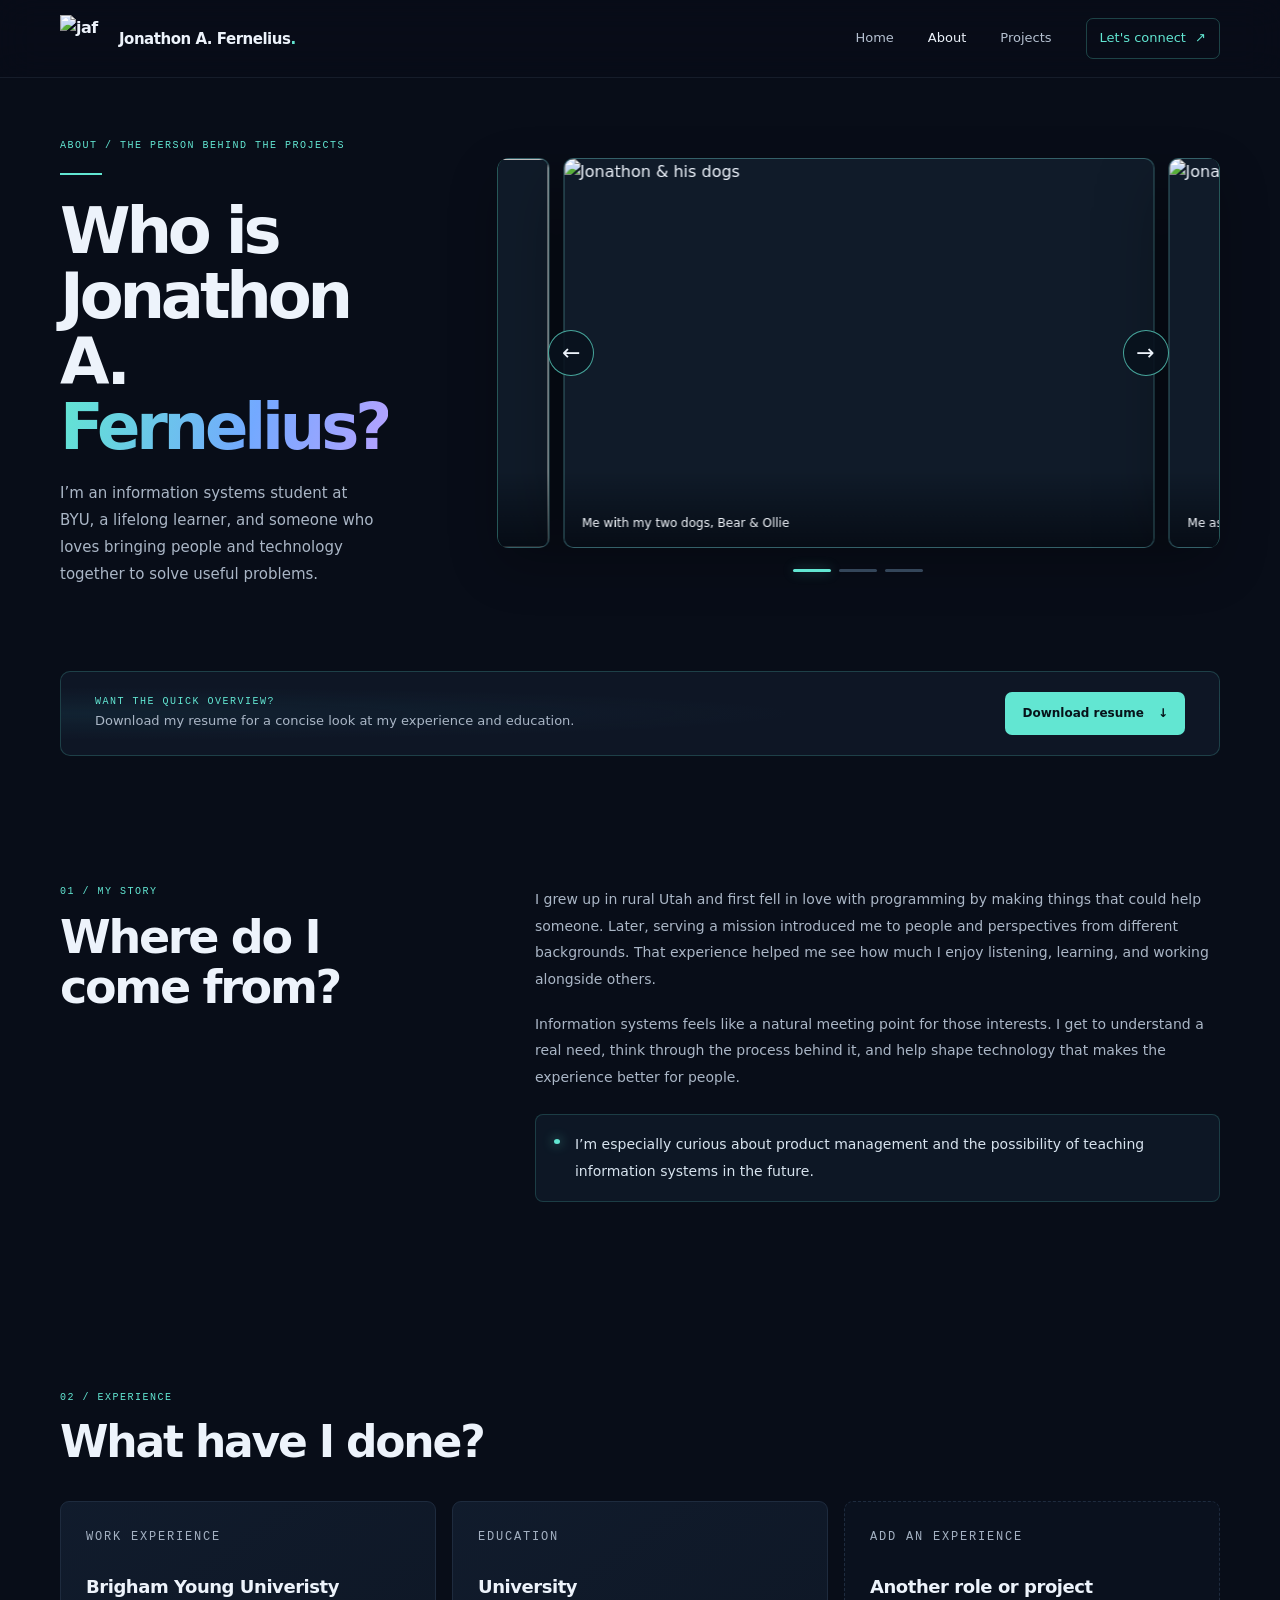
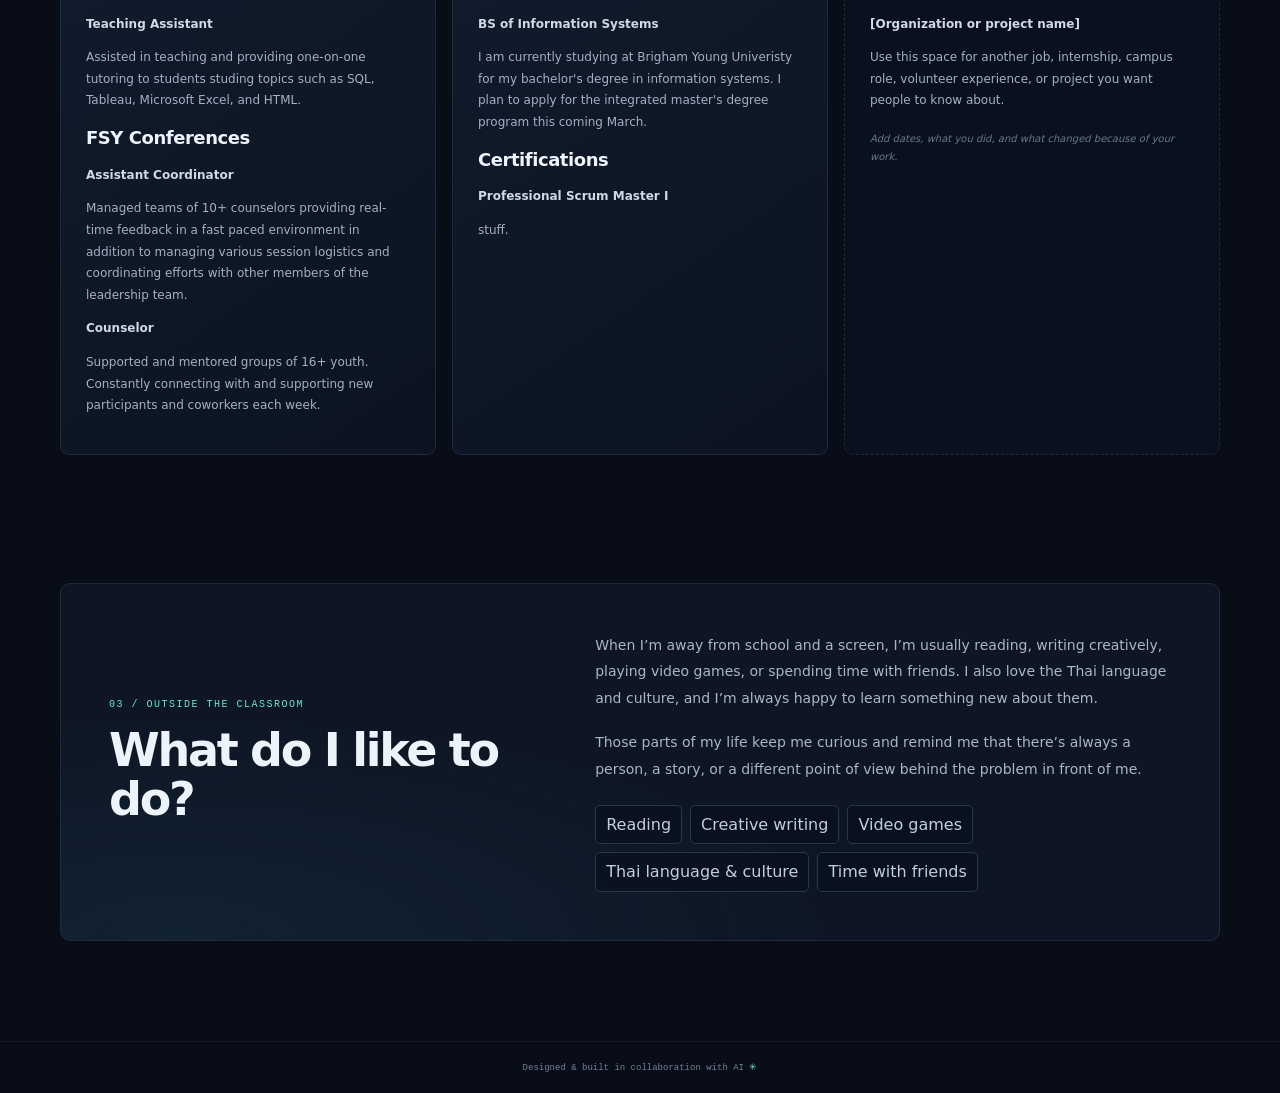
==== commit 5d954153: "sections on home can now individually scroll to manage spacing better" ====
--- a/pages/about.html
+++ b/pages/about.html
@@ -91,7 +91,7 @@
       <section class="section container about-story-section">
         <div class="about-section-heading">
           <p class="eyebrow">01 / MY STORY</p>
-          <h2>People first.<br><span class="gradient-text">Purpose always.</span></h2>
+          <h2>Where do I come from?</h2>
         </div>
         <div class="about-story-copy">
           <p>I grew up in rural Utah and first fell in love with programming by making things that could help someone. Later, serving a mission introduced me to people and perspectives from different backgrounds. That experience helped me see how much I enjoy listening, learning, and working alongside others.</p>
@@ -106,24 +106,31 @@
           <div class="section-heading">
             <div>
               <p class="eyebrow">02 / EXPERIENCE</p>
-              <h2>Work, collaboration, <span class="muted-heading">and learning.</span></h2>
+              <h2>What have I done?</h2>
             </div>
           </div>
           <div class="about-experience-grid">
             <article class="content-card about-experience-card">
               <p class="eyebrow">WORK EXPERIENCE</p>
+              <h3>Brigham Young Univeristy</h3>
+              <p class="experience-card-subtitle">Teaching Assistant</p>
+              <p>Assisted in teaching and providing one-on-one tutoring to students studing topics such as SQL, Tableau, Microsoft Excel, and HTML.</p>
               <h3>FSY Conferences</h3>
-              <p class="experience-card-subtitle">For the Strength of Youth</p>
-              <p>I’m glad to have been part of FSY Conferences. Add your exact title, dates, and a short description of your responsibilities and contributions here.</p>
-              <p class="experience-card-note">Starter copy — edit with your role and impact.</p>
+              <p class="experience-card-subtitle">Assistant Coordinator</p>
+              <p>Managed teams of 10+ counselors providing real-time feedback in a fast paced environment in addition to managing various session logistics and coordinating efforts with other members of the leadership team.</p>
+              <p class="experience-card-subtitle">Counselor</p>
+              <p>Supported and mentored groups of 16+ youth. Constantly connecting with and supporting new participants and coworkers each week.</p>
             </article>
 
             <article class="content-card about-experience-card">
-              <p class="eyebrow">TEAM PROJECT</p>
-              <h3>Coursewise</h3>
-              <p class="experience-card-subtitle">Student task manager</p>
-              <p>With a team, I’m helping build a tool that brings student assignments into one place. Add your specific contribution, technologies, and the project outcome here.</p>
-              <p class="experience-card-note">Starter copy — make your part of the work clear.</p>
+              <p class="eyebrow">EDUCATION</p>
+              <h3>University</h3>
+              <p class="experience-card-subtitle">BS of Information Systems</p>
+              <p>I am currently studying at Brigham Young Univeristy for my bachelor's degree in information systems. I plan to apply for the integrated master's degree program this coming March.</p>
+              
+              <h3>Certifications</h3>
+              <p class="experience-card-subtitle">Professional Scrum Master I</p>
+              <p>stuff.</p>
             </article>
 
             <article class="content-card about-experience-card experience-placeholder-card">
@@ -142,7 +149,7 @@
         <div class="about-personal-card">
           <div class="about-personal-heading">
             <p class="eyebrow">03 / OUTSIDE THE CLASSROOM</p>
-            <h2>Curiosity doesn’t<br><span class="gradient-text">clock out.</span></h2>
+            <h2>What do I like to do?</span></h2>
           </div>
           <div class="about-personal-copy">
             <p>When I’m away from school and a screen, I’m usually reading, writing creatively, playing video games, or spending time with friends. I also love the Thai language and culture, and I’m always happy to learn something new about them.</p>
--- a/styles/style.css
+++ b/styles/style.css
@@ -1764,8 +1764,12 @@
 }
 
 .about-experience-card .experience-card-subtitle {
-  margin: 0 0 12px;
   color: #d0d9e5;
+}
+
+.experience-card-subtitle {
+  font-weight: bold;
+  font-size: 16;
 }
 
 .about-experience-card .experience-card-note {
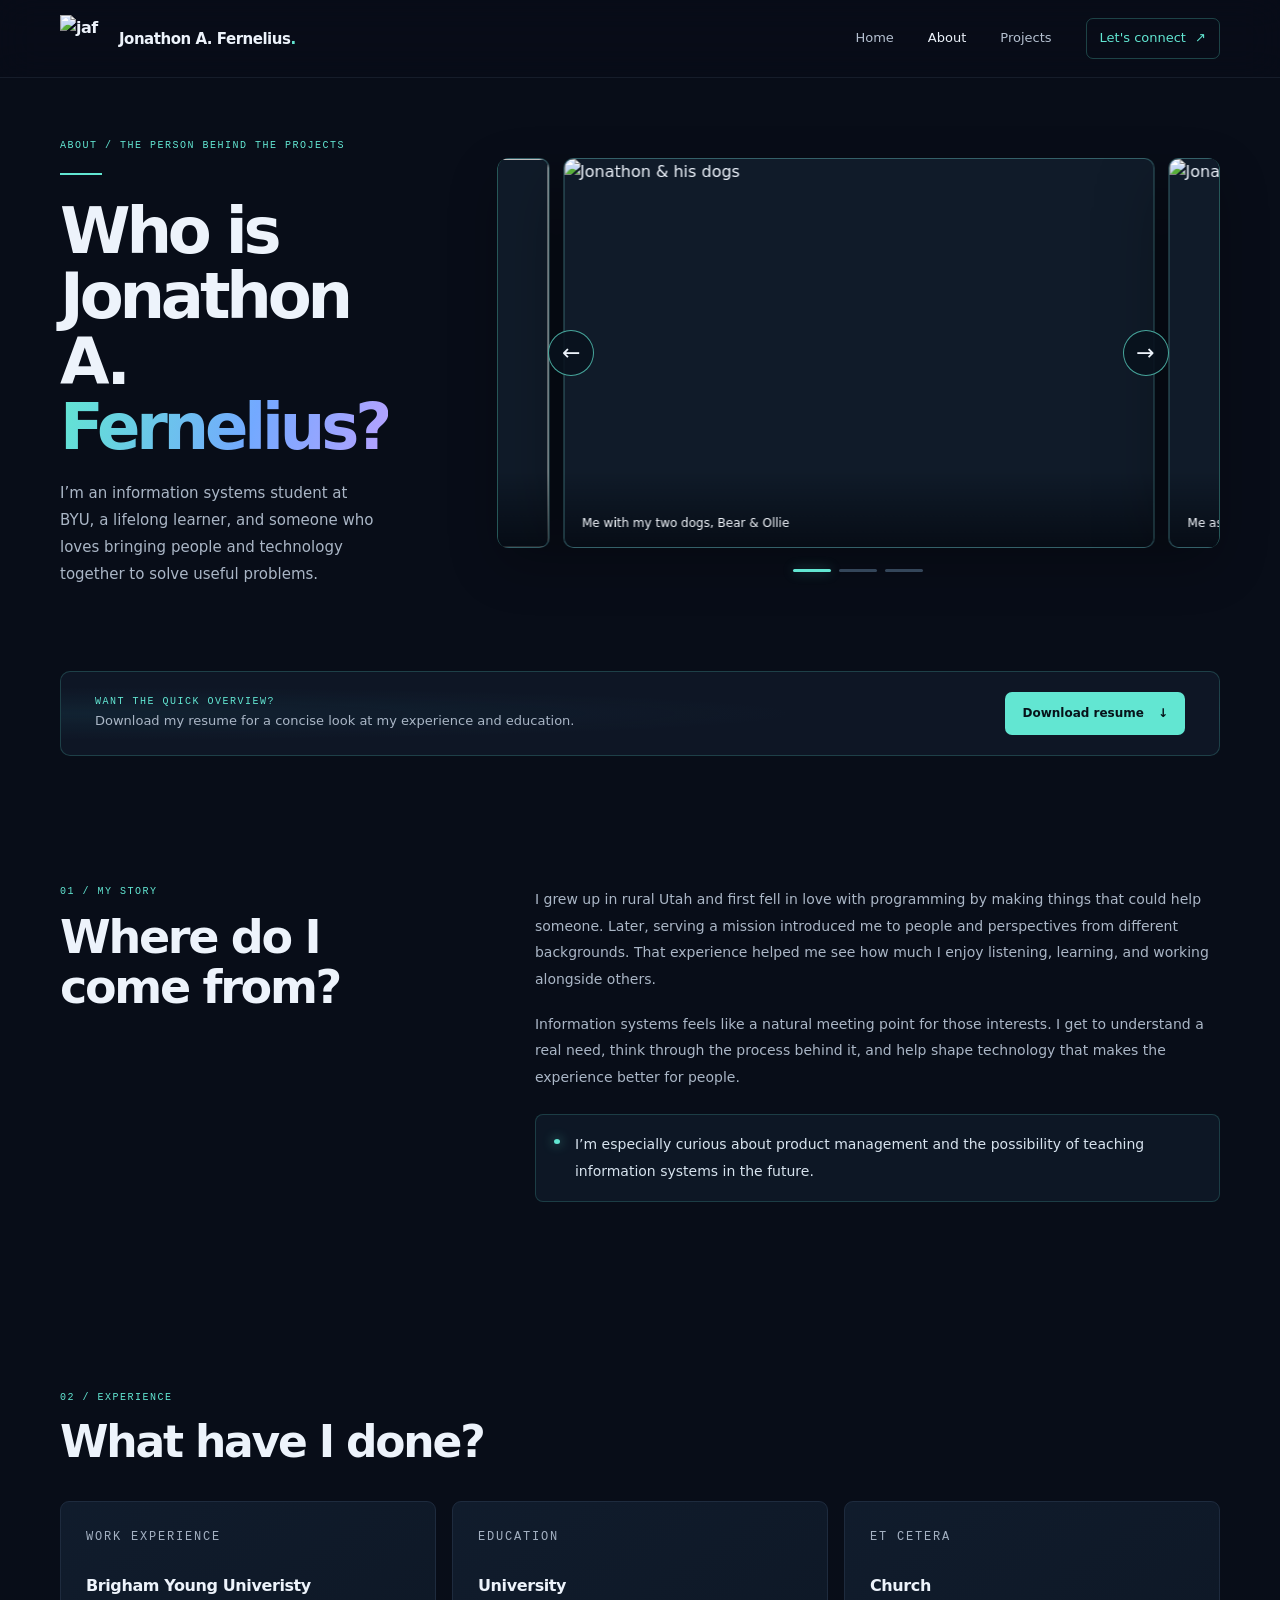
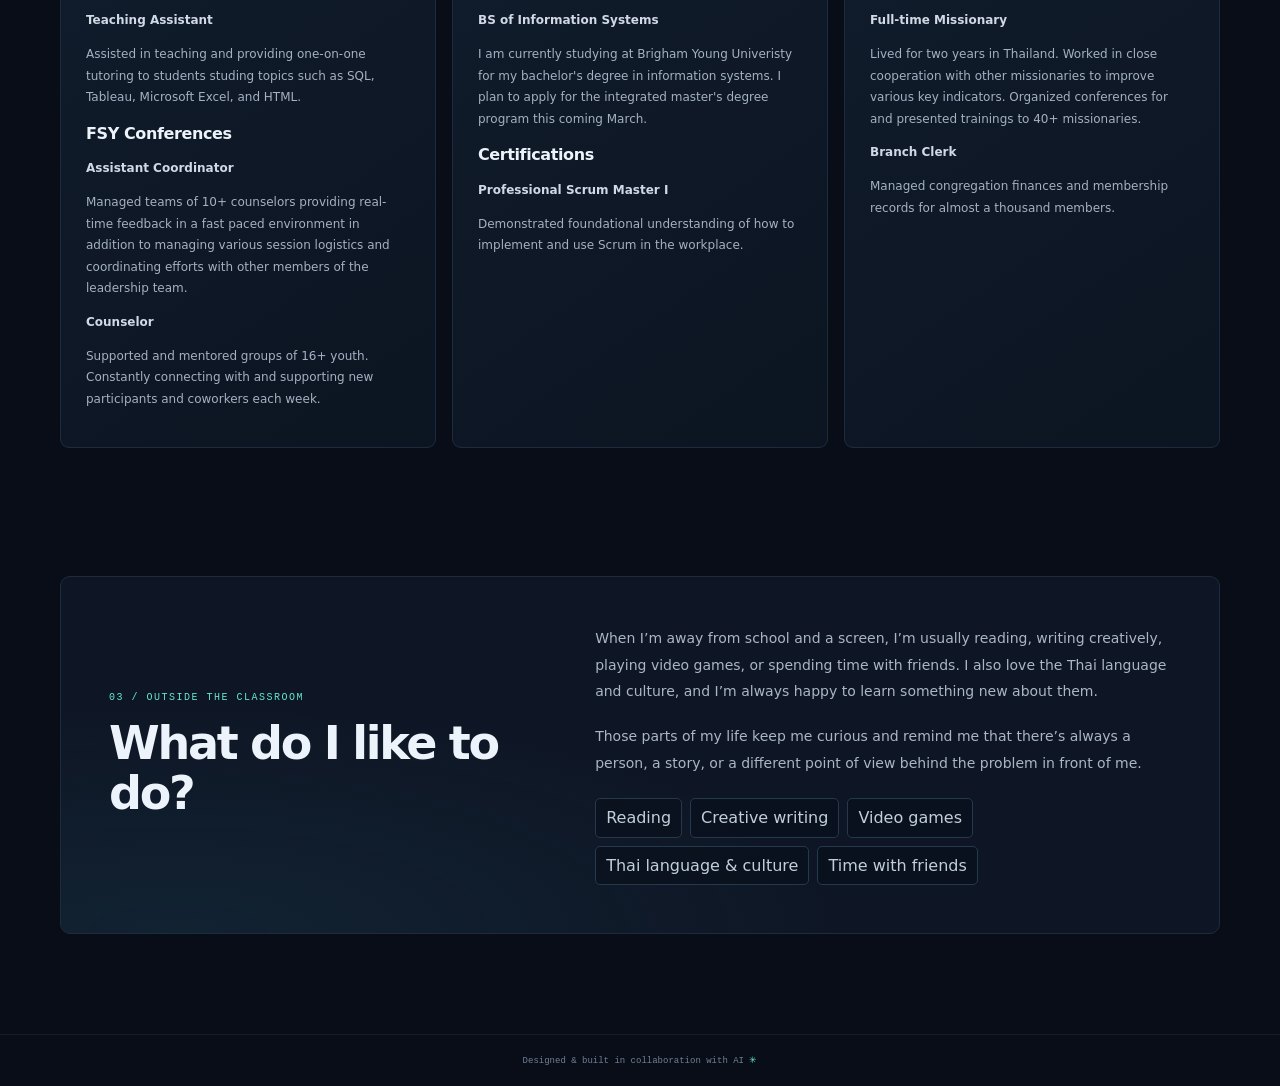
==== commit fd5015b8: "updated about page" ====
--- a/pages/about.html
+++ b/pages/about.html
@@ -130,15 +130,16 @@
               
               <h3>Certifications</h3>
               <p class="experience-card-subtitle">Professional Scrum Master I</p>
-              <p>stuff.</p>
+              <p>Demonstrated foundational understanding of how to implement and use Scrum in the workplace.</p>
             </article>
 
-            <article class="content-card about-experience-card experience-placeholder-card">
-              <p class="eyebrow">ADD AN EXPERIENCE</p>
-              <h3>Another role or project</h3>
-              <p class="experience-card-subtitle">[Organization or project name]</p>
-              <p>Use this space for another job, internship, campus role, volunteer experience, or project you want people to know about.</p>
-              <p class="experience-card-note">Add dates, what you did, and what changed because of your work.</p>
+            <article class="content-card about-experience-card">
+              <p class="eyebrow">ET CETERA</p>
+              <h3>Church</h3>
+              <p class="experience-card-subtitle">Full-time Missionary</p>
+              <p>Lived for two years in Thailand. Worked in close cooperation with other missionaries to improve various key indicators. Organized conferences for and presented trainings to 40+ missionaries.</p>
+              <p class="experience-card-subtitle">Branch Clerk</p>
+              <p>Managed congregation finances and membership records for almost a thousand members.</p>
             </article>
           </div>
         </div>
--- a/styles/style.css
+++ b/styles/style.css
@@ -1754,7 +1754,7 @@
 
 .about-experience-card h3 {
   margin: 0 0 6px;
-  font-size: 18px;
+  font-size: 16px;
   letter-spacing: -.025em;
 }
 
@@ -1769,7 +1769,7 @@
 
 .experience-card-subtitle {
   font-weight: bold;
-  font-size: 16;
+  font-size: 14px;
 }
 
 .about-experience-card .experience-card-note {
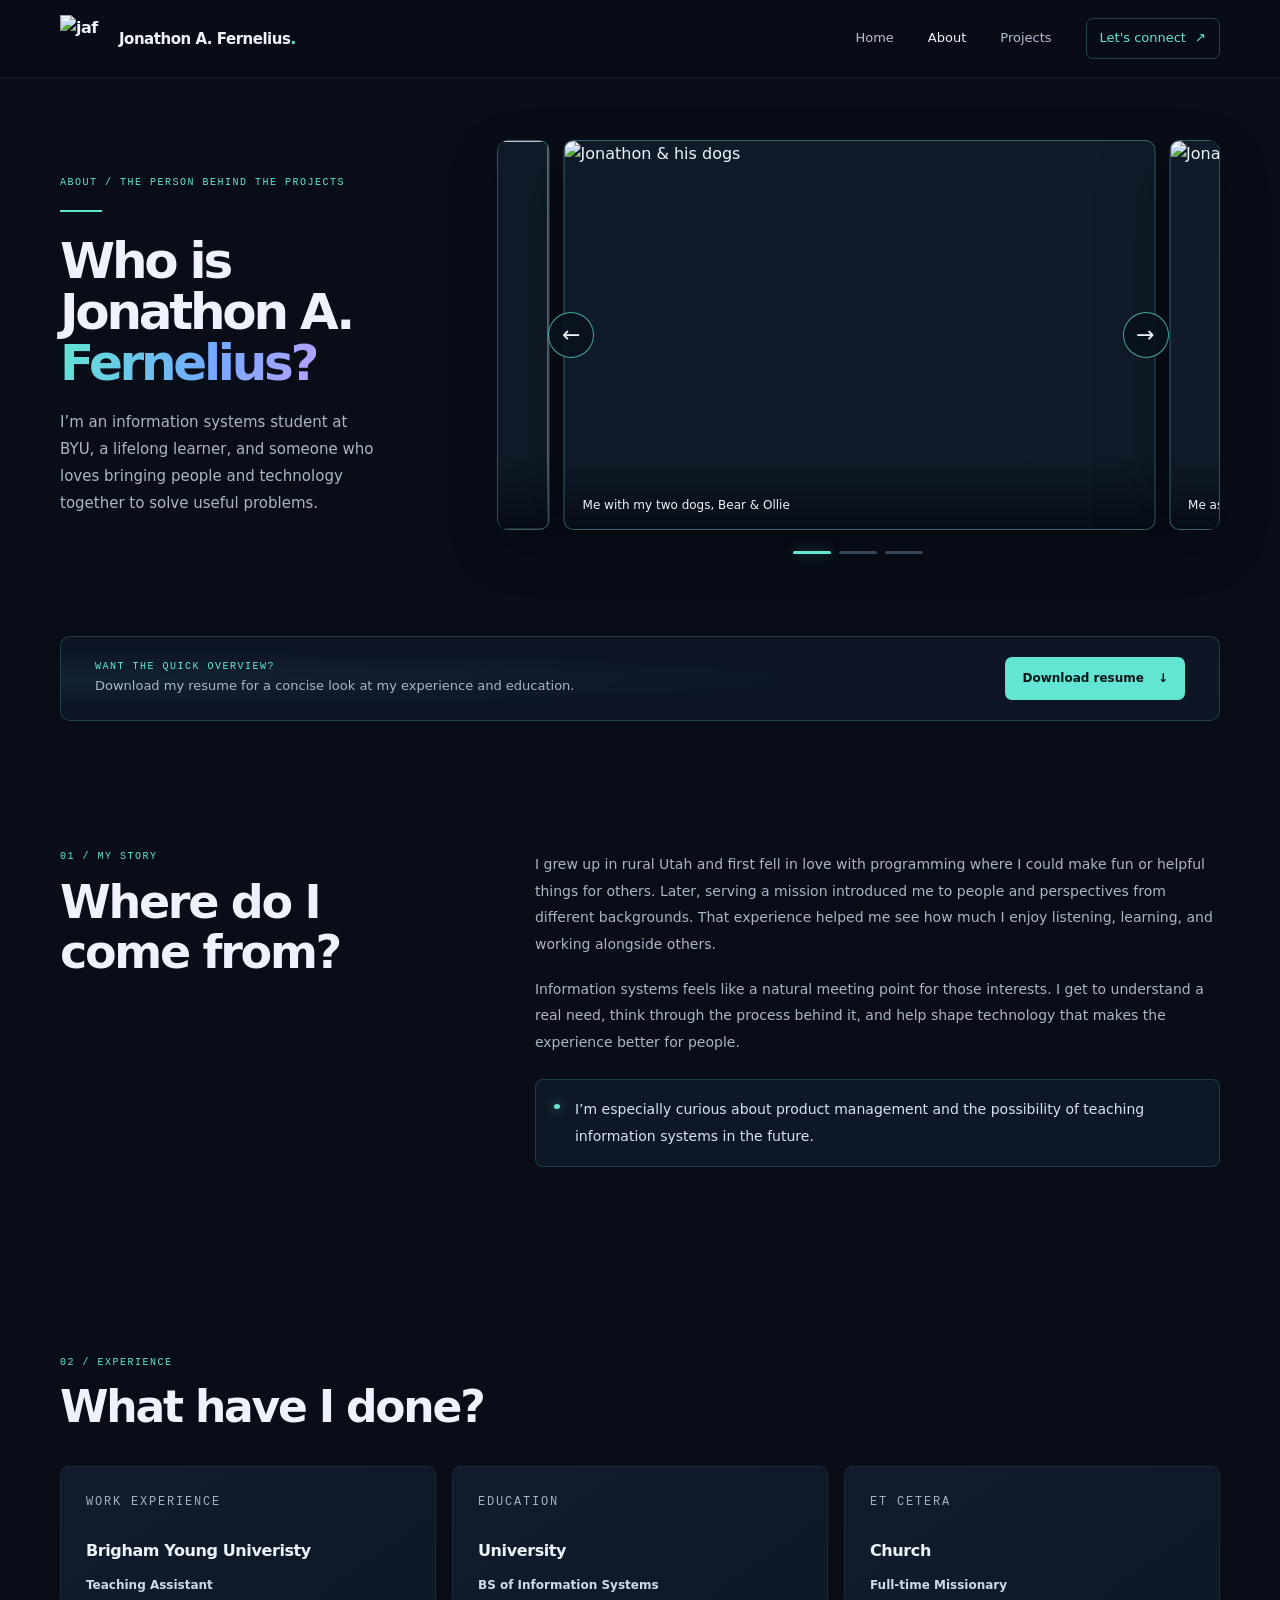
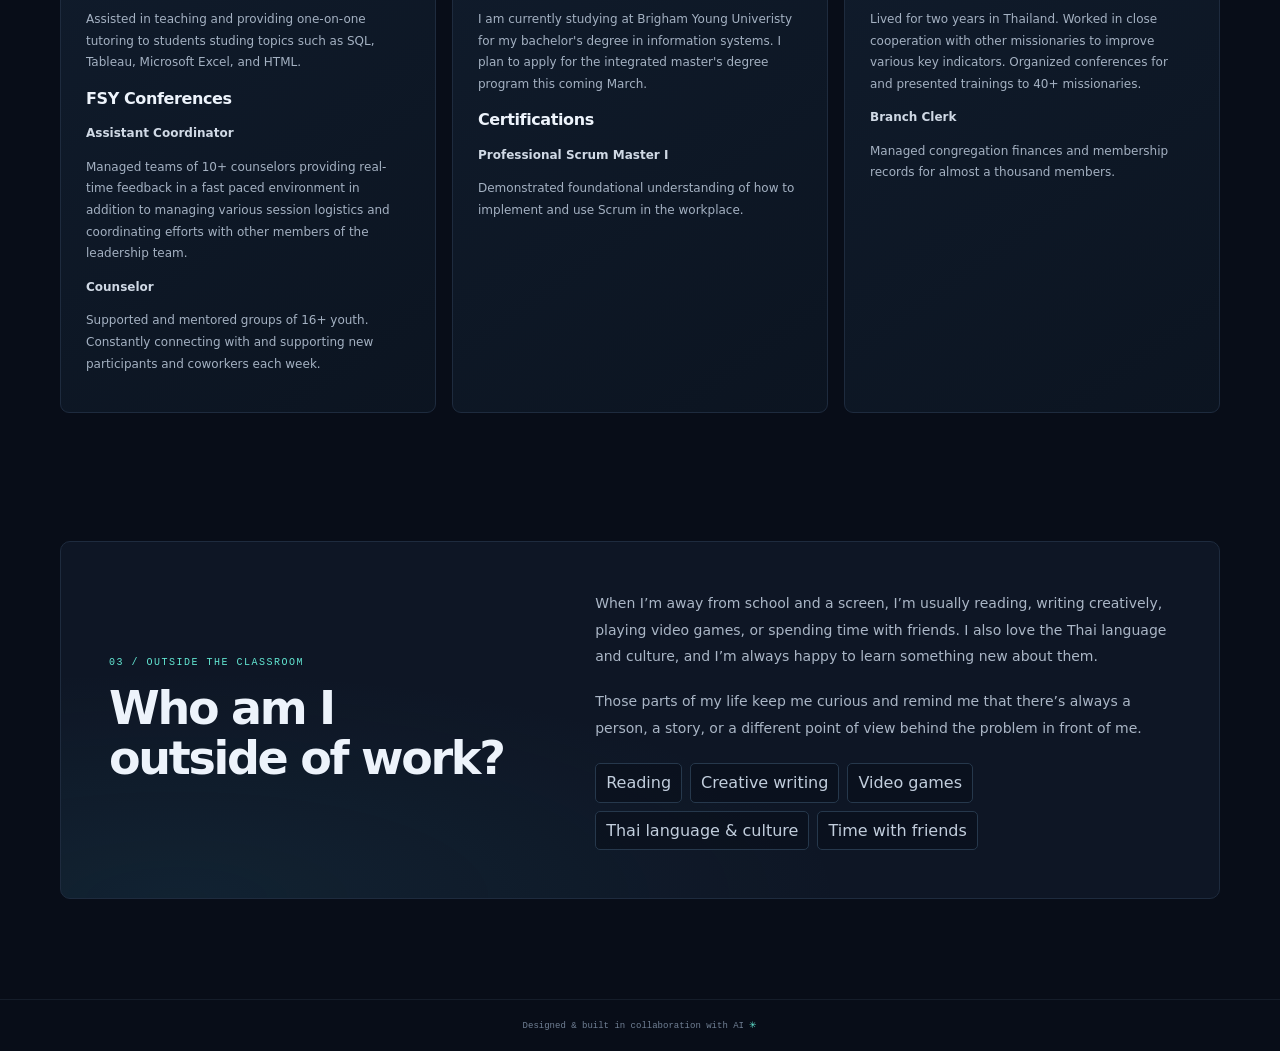
==== commit a001b5e9: "added more to projects and fixed up ui a little" ====
--- a/pages/about.html
+++ b/pages/about.html
@@ -94,7 +94,7 @@
           <h2>Where do I come from?</h2>
         </div>
         <div class="about-story-copy">
-          <p>I grew up in rural Utah and first fell in love with programming by making things that could help someone. Later, serving a mission introduced me to people and perspectives from different backgrounds. That experience helped me see how much I enjoy listening, learning, and working alongside others.</p>
+          <p>I grew up in rural Utah and first fell in love with programming where I could make fun or helpful things for others. Later, serving a mission introduced me to people and perspectives from different backgrounds. That experience helped me see how much I enjoy listening, learning, and working alongside others.</p>
           <p>Information systems feels like a natural meeting point for those interests. I get to understand a real need, think through the process behind it, and help shape technology that makes the experience better for people.</p>
           <p class="about-direction"><span class="signal"></span> I’m especially curious about product management and the possibility of teaching information systems in the future.</p>
         </div>
@@ -150,7 +150,7 @@
         <div class="about-personal-card">
           <div class="about-personal-heading">
             <p class="eyebrow">03 / OUTSIDE THE CLASSROOM</p>
-            <h2>What do I like to do?</span></h2>
+            <h2>Who am I outside of work?</span></h2>
           </div>
           <div class="about-personal-copy">
             <p>When I’m away from school and a screen, I’m usually reading, writing creatively, playing video games, or spending time with friends. I also love the Thai language and culture, and I’m always happy to learn something new about them.</p>
--- a/styles/style.css
+++ b/styles/style.css
@@ -27,10 +27,13 @@
 html {
   scroll-behavior: smooth;
   scroll-padding-top: 90px;
+  overflow-x: hidden;
+  overscroll-behavior-x: none;
 }
 
 body {
   margin: 0;
+  overflow-x: clip;
   background: var(--bg);
   color: var(--text);
   font-family: var(--sans);
@@ -194,7 +197,7 @@
 }
 
 .hero h1 {
-  font-size: clamp(42px, 5.5vw, 62px);
+  font-size: clamp(42px, 5.5vw, 50px);
   line-height: 1.06;
   letter-spacing: -.062em;
   margin: 0 0 23px;
@@ -704,7 +707,7 @@
 }
 
 .page-hero h1 {
-  font-size: clamp(42px, 5.5vw, 62px);
+  font-size: clamp(42px, 5.5vw, 50px);
   letter-spacing: -.06em;
   line-height: 1.05;
   margin: 0 0 18px;
@@ -1412,9 +1415,14 @@
 }
 
 @media (max-width: 680px) {
+  .hero-actions {
+    flex-wrap: wrap;
+  }
+
   .hero-visual-feature {
     height: 390px;
     margin-top: 8px;
+    overflow-x: clip;
   }
 
   .hero-visual-feature .intro-photo {
@@ -1520,7 +1528,7 @@
 
 .about-hero-copy h1 {
   margin: 24px 0 20px;
-  font-size: clamp(42px, 5.2vw, 64px);
+  font-size: clamp(42px, 5.2vw, 50px);
   line-height: 1.02;
   letter-spacing: -.065em;
 }
@@ -1558,6 +1566,7 @@
   border-radius: 12px;
   background: var(--bg);
   box-shadow: 0 18px 50px rgba(0, 0, 0, .24);
+  overscroll-behavior-x: contain;
   touch-action: pan-y;
   cursor: grab;
 }
@@ -1879,7 +1888,9 @@
   }
 
   .about-photo-carousel {
-    margin: 0 -8px;
+    width: 100%;
+    max-width: 100%;
+    margin: 0;
   }
 
   .about-photo-slide {
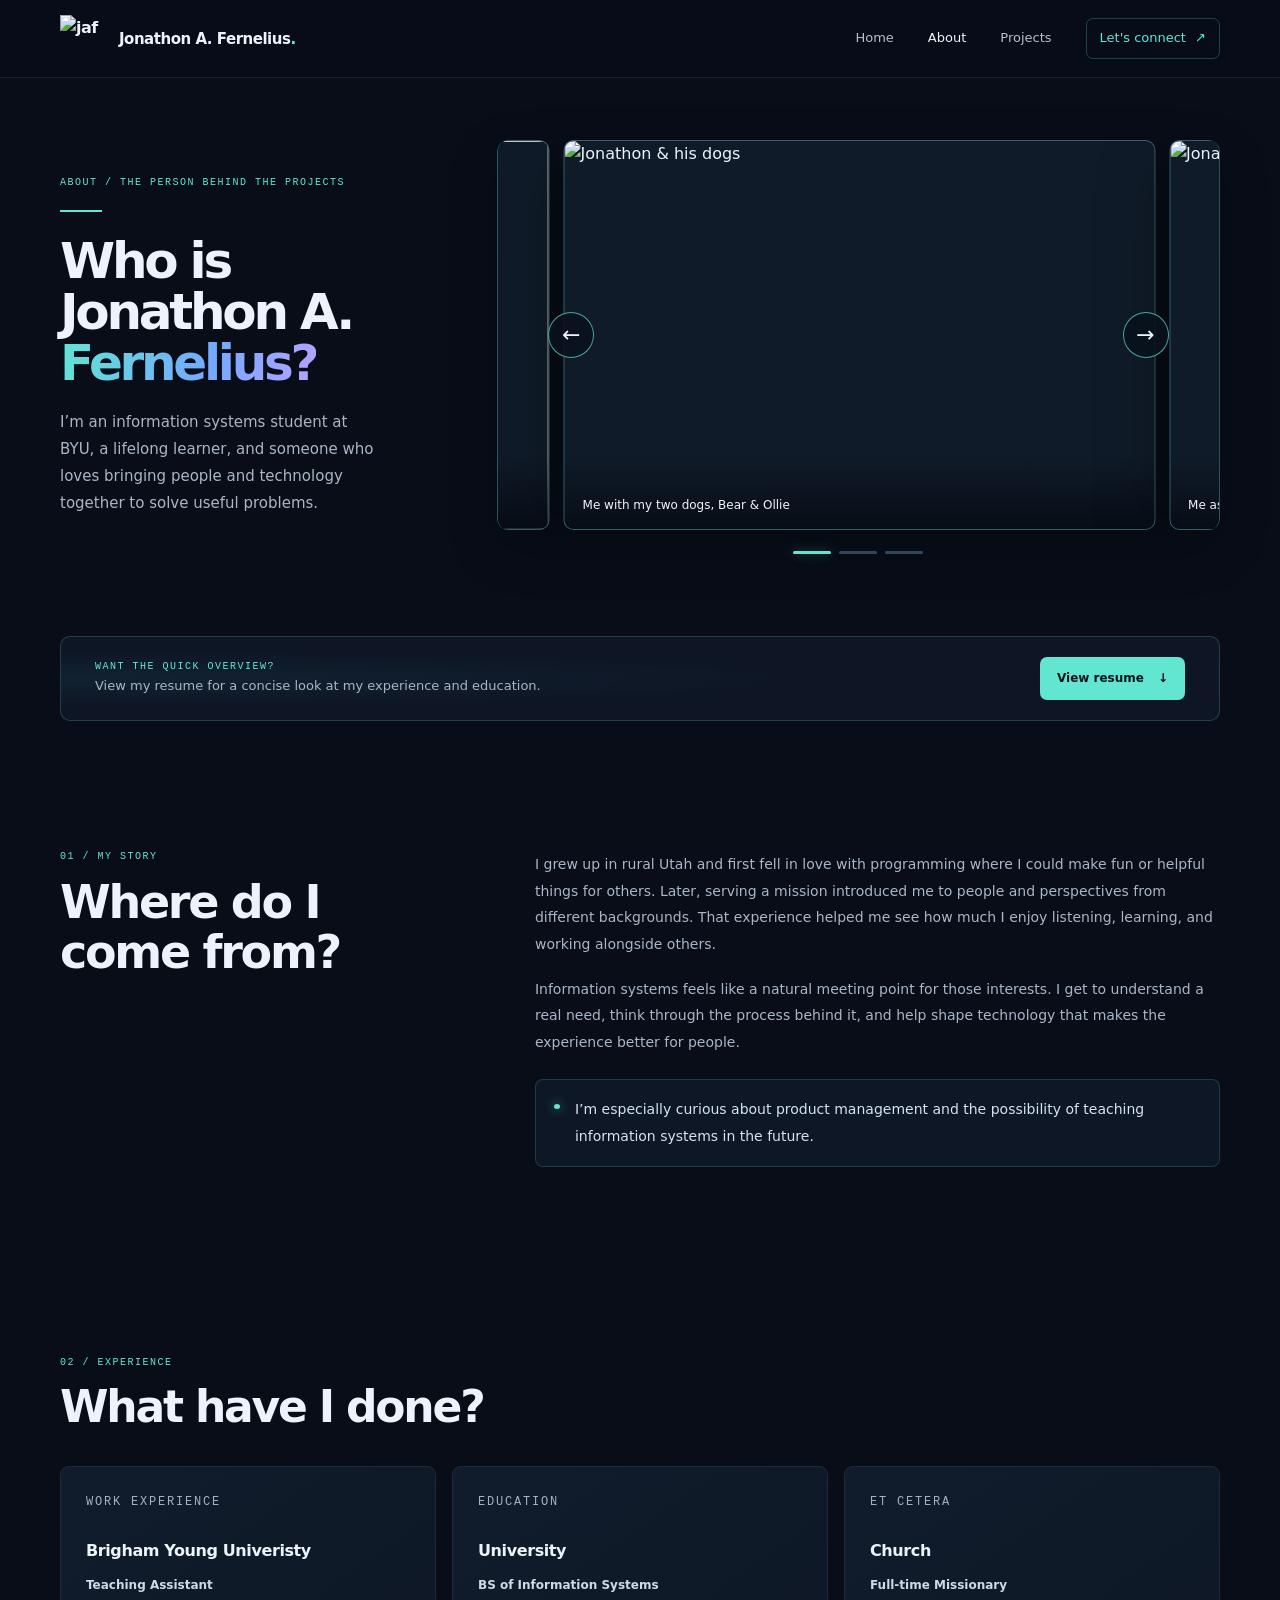
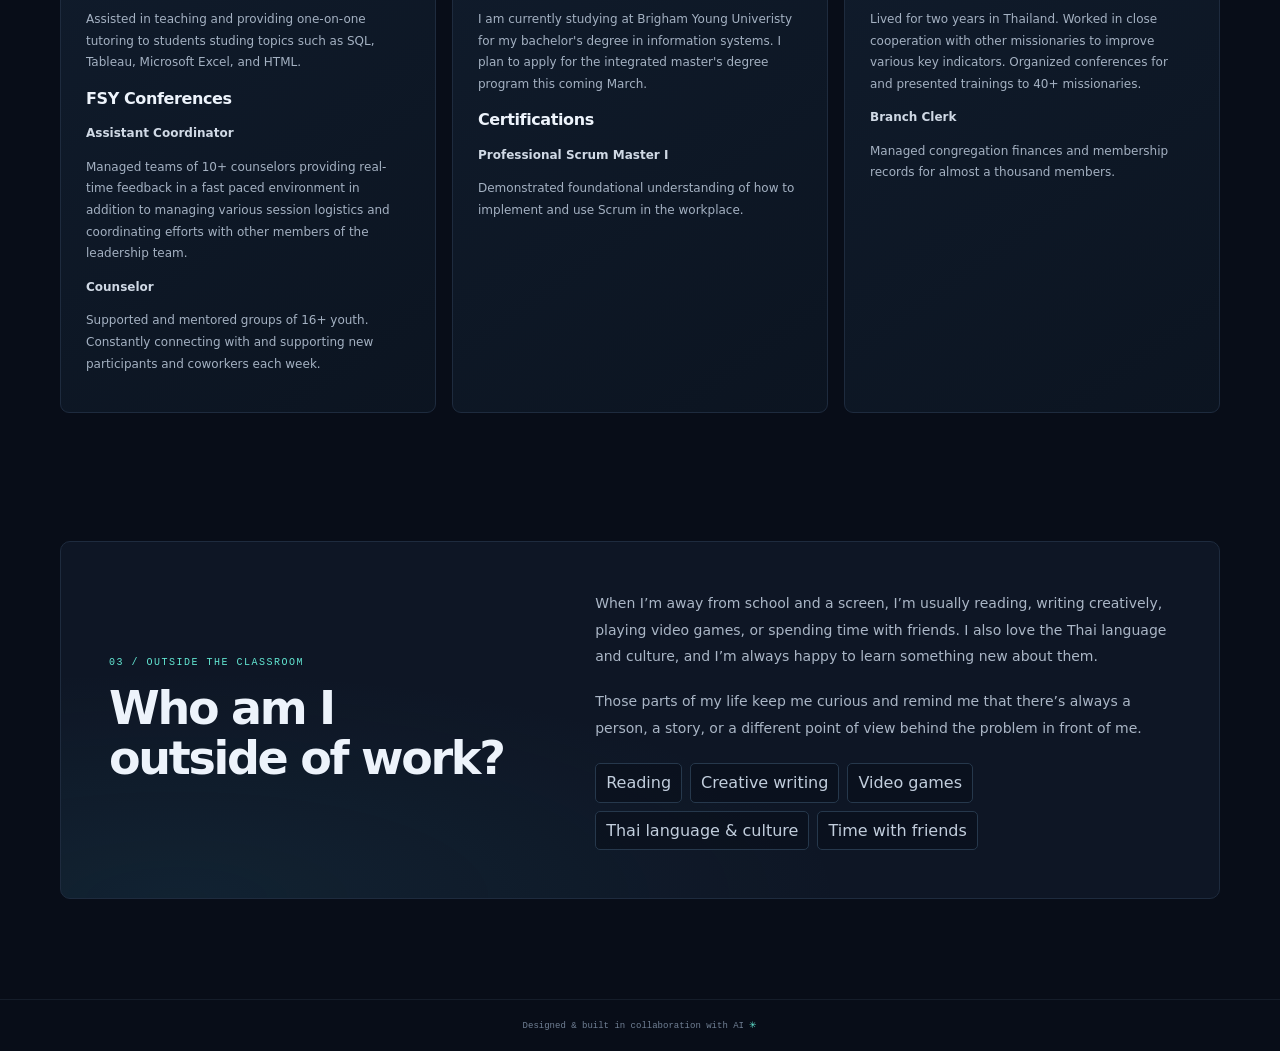
==== commit ebc4f66e: "updated scriptle project card and some other minor visual improvements" ====
--- a/pages/about.html
+++ b/pages/about.html
@@ -79,10 +79,10 @@
         <div class="about-resume-bar">
           <div class="about-resume-copy">
             <p class="eyebrow">WANT THE QUICK OVERVIEW?</p>
-            <p>Download my resume for a concise look at my experience and education.</p>
+            <p>View my resume for a concise look at my experience and education.</p>
           </div>
           <a class="button button-primary about-resume-button" href="../files/Jonathon-Fernelius-Resume.pdf" target="_blank">
-            Download resume <span aria-hidden="true">↓</span>
+            View resume <span aria-hidden="true">↓</span>
           </a>
         </div>
       </section>
